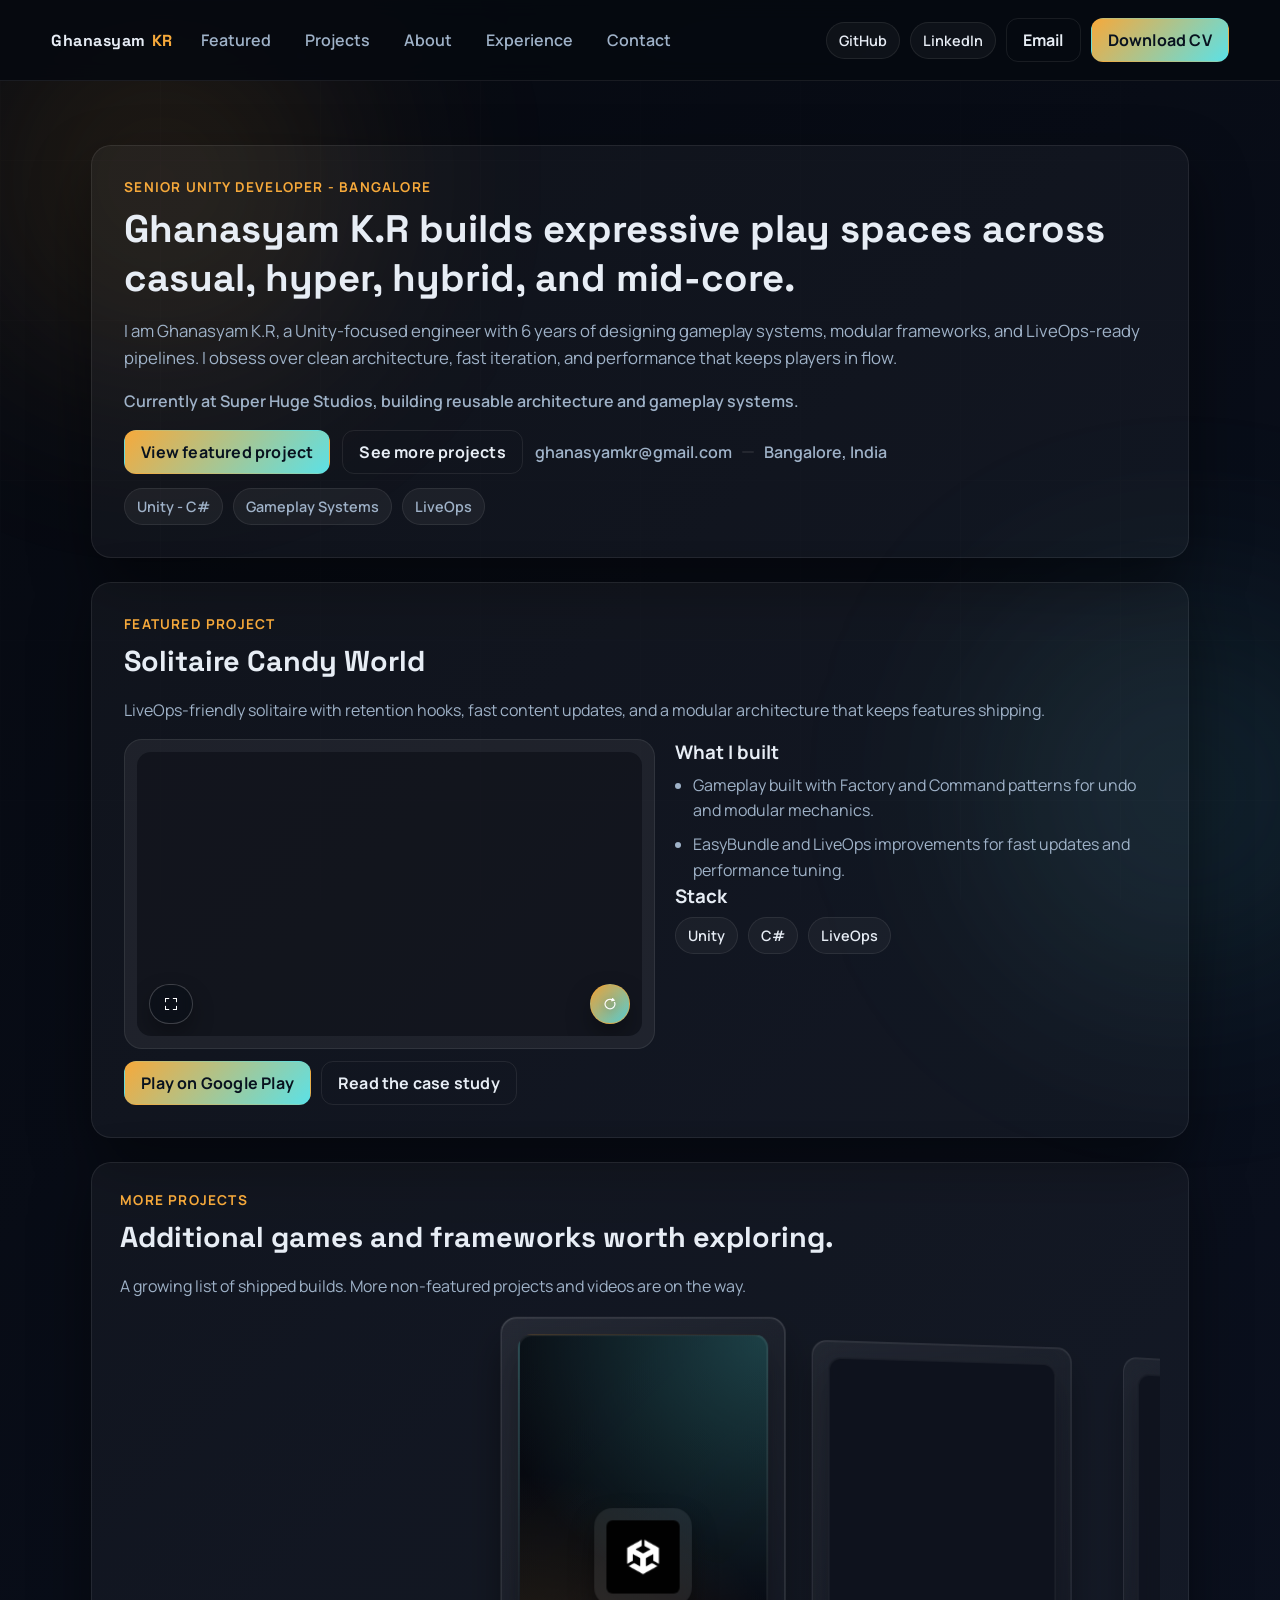
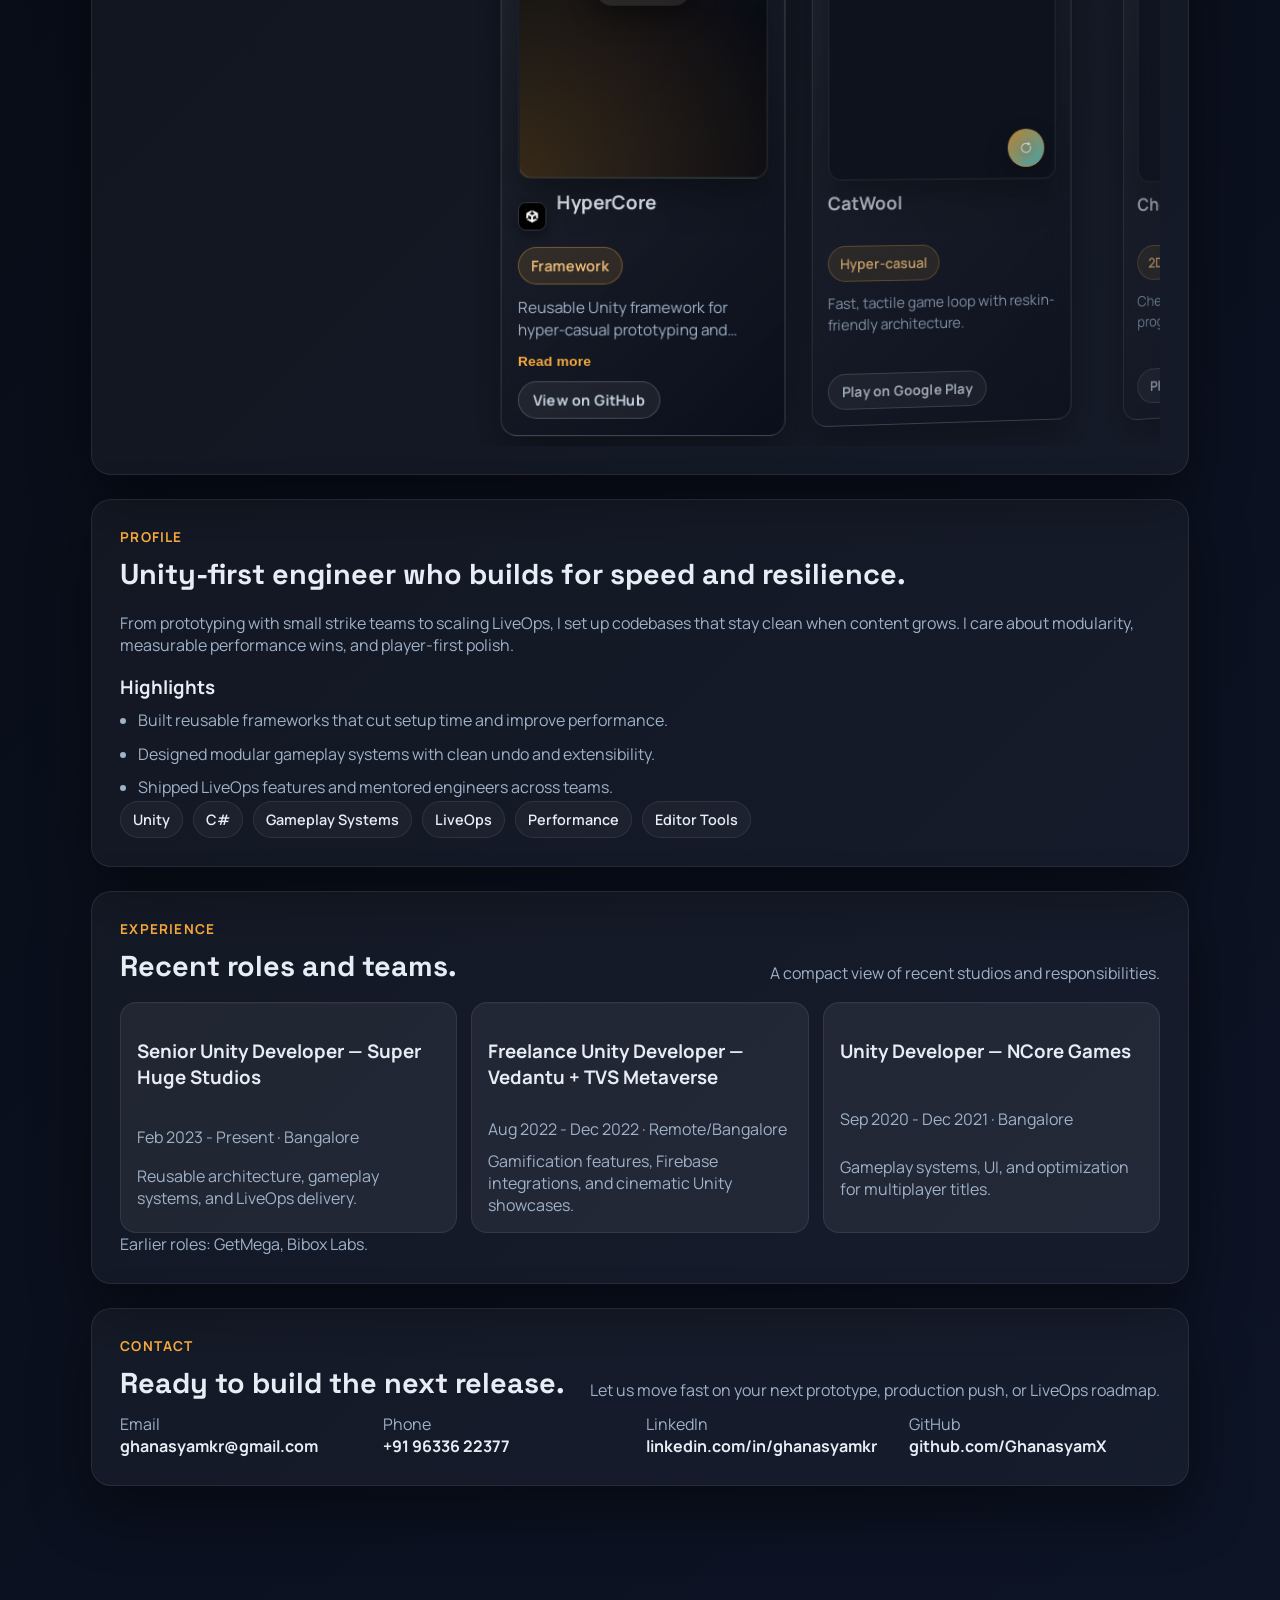
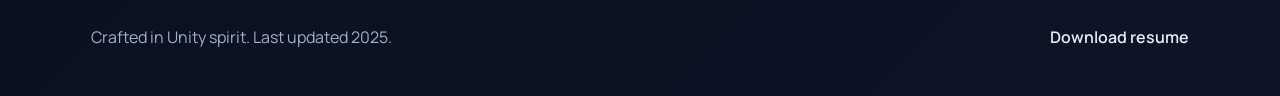
==== index.html @ c3c44702 "Add game footages and metrics" ====
<!DOCTYPE html>
<html lang="en">
<head>
  <meta charset="UTF-8" />
  <meta name="viewport" content="width=device-width, initial-scale=1.0" />
  <title>Ghanasyam K.R | Unity Developer</title>
  <link rel="preconnect" href="https://fonts.googleapis.com" />
  <link rel="preconnect" href="https://fonts.gstatic.com" crossorigin />
  <link href="https://fonts.googleapis.com/css2?family=Space+Grotesk:wght@400;500;600;700&family=Manrope:wght@400;500;600;700&display=swap" rel="stylesheet" />
  <link rel="stylesheet" href="styles.css" />
</head>
<body>
  <div class="bg">
    <div class="bg__glow glow-1"></div>
    <div class="bg__glow glow-2"></div>
    <div class="bg__grid"></div>
  </div>

  <header class="topbar">
    <div class="brand">Ghanasyam<span>KR</span></div>
    <nav class="nav">
      <a href="#featured">Featured</a>
      <a href="#projects">Projects</a>
      <a href="#about">About</a>
      <a href="#experience">Experience</a>
      <a href="#contact">Contact</a>
    </nav>
    <div class="top-actions">
      <a class="chip" href="https://github.com/GhanasyamX" target="_blank" rel="noreferrer">GitHub</a>
      <a class="chip" href="https://linkedin.com/in/ghanasyamkr" target="_blank" rel="noreferrer">LinkedIn</a>
      <a class="btn ghost" href="mailto:ghanasyamkr@gmail.com">Email</a>
      <a class="btn accent" href="Ghanasyam_UnityDev_2025v3.pdf" download>Download CV</a>
    </div>
  </header>

  <main>
    <section class="hero hero--simple reveal" id="top">
      <div class="hero__text">
        <p class="eyebrow">Senior Unity Developer - Bangalore</p>
        <h1>Ghanasyam K.R builds expressive play spaces across casual, hyper, hybrid, and mid-core.</h1>
        <p class="lede">I am Ghanasyam K.R, a Unity-focused engineer with 6 years of designing gameplay systems, modular frameworks, and LiveOps-ready pipelines. I obsess over clean architecture, fast iteration, and performance that keeps players in flow.</p>
        <p class="hero__current">Currently at Super Huge Studios, building reusable architecture and gameplay systems.</p>
        <div class="hero__cta">
          <a class="btn accent" href="#featured">View featured project</a>
          <a class="btn ghost" href="#projects">See more projects</a>
          <div class="contact-line">
            <span>ghanasyamkr@gmail.com</span>
            <span class="divider"></span>
            <span>Bangalore, India</span>
          </div>
        </div>
        <div class="hero__tags">
          <span class="tag">Unity - C#</span>
          <span class="tag">Gameplay Systems</span>
          <span class="tag">LiveOps</span>
        </div>
      </div>
    </section>

    <section class="panel reveal featured" id="featured">
      <div class="section-head">
        <div>
          <p class="eyebrow">Featured project</p>
          <h2>Solitaire Candy World</h2>
        </div>
        <p class="muted">LiveOps-friendly solitaire with retention hooks, fast content updates, and a modular architecture that keeps features shipping.</p>
      </div>
      <div class="featured__grid">
        <div class="featured__media">
          <div class="video-frame">
            <div class="video-embed">
            <video
              src="assets/SolitareGameplay.mp4"
              autoplay
              muted
              loop
              playsinline
              preload="metadata"
              aria-label="Solitaire Candy World gameplay">
            </video>
            <button class="video-fullscreen" type="button" data-fullscreen-target="video" aria-label="Enter full screen" aria-pressed="false">
              <img class="video-fullscreen__icon" src="assets/fullscreen.png" alt="" aria-hidden="true" />
              <span class="video-fullscreen__text sr-only">Full</span>
            </button>
            <button class="video-restart" type="button" data-restart-target="video" aria-label="Restart video">
              <img class="video-restart__icon" src="assets/reloadButton.png" alt="" aria-hidden="true" />
            </button>
          </div>
          </div>
          <div class="featured__actions">
            <a class="btn accent" href="https://play.google.com/store/apps/details?id=com.superhugestudios.candyworld.free.harvest&pcampaignid=web_share" target="_blank" rel="noreferrer">Play on Google Play</a>
            <a class="btn ghost" href="solitaire-candy-world.html">Read the case study</a>
          </div>
        </div>
        <div class="featured__content">
          <h3>What I built</h3>
          <ul class="bullets">
            <li>Gameplay built with Factory and Command patterns for undo and modular mechanics.</li>
            <li>EasyBundle and LiveOps improvements for fast updates and performance tuning.</li>
          </ul>
          <h3>Stack</h3>
          <div class="chips">
            <span class="chip">Unity</span>
            <span class="chip">C#</span>
            <span class="chip">LiveOps</span>
          </div>
        </div>
      </div>
    </section>

    <section class="panel reveal" id="projects">
      <div class="section-head">
        <div>
          <p class="eyebrow">More projects</p>
          <h2>Additional games and frameworks worth exploring.</h2>
        </div>
        <p class="muted">A growing list of shipped builds. More non-featured projects and videos are on the way.</p>
      </div>
      <div class="grid projects-grid">
        <article class="card project" data-initial-project="catwool">
          <div class="project-media project-media--logo">
            <img class="project-media-logo" src="assets/unityLogo.jpg" alt="Unity logo" />
          </div>
          <div class="card-header">
            <div class="card-title">
              <img class="card-icon" src="assets/unityLogo.jpg" alt="Unity logo" />
              <h3>HyperCore</h3>
            </div>
            <span class="pill">Framework</span>
          </div>
          <p class="muted">Reusable Unity framework for hyper-casual prototyping and production with DI, analytics, lifecycle helpers, and sensory managers.</p>
          <a class="btn ghost" href="https://github.com/GhanasyamX/HyperCore" target="_blank" rel="noreferrer">View on GitHub</a>
        </article>
        <article class="card project">
          <div class="project-media project-media--video">
            <video class="project-media-video" src="assets/CatwoolVideo.mp4" autoplay muted loop playsinline></video>
            <button class="video-restart" type="button" data-restart-target="video" aria-label="Restart video">
              <img class="video-restart__icon" src="assets/reloadButton.png" alt="" aria-hidden="true" />
            </button>
          </div>
          <div class="card-header">
            <h3>CatWool</h3>
            <span class="pill">Hyper-casual</span>
          </div>
          <p class="muted">Fast, tactile game loop with reskin-friendly architecture.</p>
          <a class="btn ghost" href="https://play.google.com/store/apps/details?id=com.superhuge.catwool&pcampaignid=web_share" target="_blank" rel="noreferrer">Play on Google Play</a>
        </article>
        <article class="card project">
          <div class="project-media project-media--video">
            <video class="project-media-video" src="assets/ChessBlitzFinal.mp4" autoplay muted loop playsinline></video>
            <button class="video-restart" type="button" data-restart-target="video" aria-label="Restart video">
              <img class="video-restart__icon" src="assets/reloadButton.png" alt="" aria-hidden="true" />
            </button>
          </div>
          <div class="card-header">
            <h3>ChessBlitz</h3>
            <span class="pill">2D puzzle</span>
          </div>
          <p class="muted">Chess puzzle game with progression and economy layers.</p>
          <a class="btn ghost" href="https://play.google.com/store/apps/details?id=com.superhugestudios.chessblitz.chessgame.friends.chess&pcampaignid=web_share" target="_blank" rel="noreferrer">Play on Google Play</a>
        </article>
        <article class="card project">
          <div class="project-media project-media--video">
            <video class="project-media-video" src="assets/AppleClicker.mp4" autoplay muted loop playsinline></video>
            <button class="video-restart" type="button" data-restart-target="video" aria-label="Restart video">
              <img class="video-restart__icon" src="assets/reloadButton.png" alt="" aria-hidden="true" />
            </button>
          </div>
          <div class="card-header">
            <h3>Apple Clicker</h3>
            <span class="pill">Clicker</span>
          </div>
          <p class="muted">Fast, satisfying tap loop designed for quick mobile sessions.</p>
          <a class="btn ghost" href="https://play.google.com/store/apps/details?id=com.superhuge.free.apple" target="_blank" rel="noreferrer">Play on Google Play</a>
        </article>
        <article class="card project">
          <div class="project-media project-media--video">
            <video class="project-media-video" src="assets/GemClicker.mp4" autoplay muted loop playsinline></video>
            <button class="video-restart" type="button" data-restart-target="video" aria-label="Restart video">
              <img class="video-restart__icon" src="assets/reloadButton.png" alt="" aria-hidden="true" />
            </button>
          </div>
          <div class="card-header">
            <h3>GemClicker</h3>
            <span class="pill">Clicker</span>
          </div>
          <p class="muted">Incremental clicker gameplay focused on steady rewards and upgrades.</p>
          <a class="btn ghost" href="https://play.google.com/store/apps/details?id=com.superhuge.cookie" target="_blank" rel="noreferrer">Play on Google Play</a>
        </article>
        <article class="card project">
          <div class="project-media project-media--video">
            <video class="project-media-video" src="assets/MasterChef.mp4" autoplay muted loop playsinline></video>
            <button class="video-restart" type="button" data-restart-target="video" aria-label="Restart video">
              <img class="video-restart__icon" src="assets/reloadButton.png" alt="" aria-hidden="true" />
            </button>
          </div>
          <div class="card-header">
            <h3>Master Chef Slider</h3>
            <span class="pill">Slider puzzle</span>
          </div>
          <p class="muted">Arcade slider game with clean UI and fast puzzle rounds.</p>
          <a class="btn ghost" href="https://play.google.com/store/apps/details?id=com.superhuge.superchef" target="_blank" rel="noreferrer">Play on Google Play</a>
        </article>
        <article class="card project">
          <div class="project-media project-media--video">
            <video class="project-media-video" src="assets/Match3.mp4" autoplay muted loop playsinline></video>
            <button class="video-restart" type="button" data-restart-target="video" aria-label="Restart video">
              <img class="video-restart__icon" src="assets/reloadButton.png" alt="" aria-hidden="true" />
            </button>
          </div>
          <div class="card-header">
            <h3>FruitCut</h3>
            <span class="pill">Match 3</span>
          </div>
          <p class="muted">Juicy match-3 prototype focused on cascade tuning, boosters, and level flow.</p>
          <span class="pill">Unpublished</span>
        </article>
      </div>
    </section>

    <section class="panel reveal" id="about">
      <div class="section-head">
        <div>
          <p class="eyebrow">Profile</p>
          <h2>Unity-first engineer who builds for speed and resilience.</h2>
        </div>
        <p class="muted">From prototyping with small strike teams to scaling LiveOps, I set up codebases that stay clean when content grows. I care about modularity, measurable performance wins, and player-first polish.</p>
      </div>
      <div class="columns">
        <div class="column">
          <h3>Highlights</h3>
          <ul class="bullets">
            <li>Built reusable frameworks that cut setup time and improve performance.</li>
            <li>Designed modular gameplay systems with clean undo and extensibility.</li>
            <li>Shipped LiveOps features and mentored engineers across teams.</li>
          </ul>
          <div class="chips">
            <span class="chip">Unity</span>
            <span class="chip">C#</span>
            <span class="chip">Gameplay Systems</span>
            <span class="chip">LiveOps</span>
            <span class="chip">Performance</span>
            <span class="chip">Editor Tools</span>
          </div>
        </div>
      </div>
    </section>

    <section class="panel reveal" id="experience">
      <div class="section-head">
        <div>
          <p class="eyebrow">Experience</p>
          <h2>Recent roles and teams.</h2>
        </div>
        <p class="muted">A compact view of recent studios and responsibilities.</p>
      </div>
      <div class="grid">
        <article class="card">
          <h3>Senior Unity Developer — Super Huge Studios</h3>
          <p class="muted">Feb 2023 - Present · Bangalore</p>
          <p class="muted">Reusable architecture, gameplay systems, and LiveOps delivery.</p>
        </article>
        <article class="card">
          <h3>Freelance Unity Developer — Vedantu + TVS Metaverse</h3>
          <p class="muted">Aug 2022 - Dec 2022 · Remote/Bangalore</p>
          <p class="muted">Gamification features, Firebase integrations, and cinematic Unity showcases.</p>
        </article>
        <article class="card">
          <h3>Unity Developer — NCore Games</h3>
          <p class="muted">Sep 2020 - Dec 2021 · Bangalore</p>
          <p class="muted">Gameplay systems, UI, and optimization for multiplayer titles.</p>
        </article>
      </div>
      <p class="muted">Earlier roles: GetMega, Bibox Labs.</p>
    </section>

    <section class="panel reveal" id="contact">
      <div class="section-head">
        <div>
          <p class="eyebrow">Contact</p>
          <h2>Ready to build the next release.</h2>
        </div>
        <p class="muted">Let us move fast on your next prototype, production push, or LiveOps roadmap.</p>
      </div>
      <div class="contact-panel">
        <div>
          <p class="muted">Email</p>
          <a class="contact-link" href="mailto:ghanasyamkr@gmail.com">ghanasyamkr@gmail.com</a>
        </div>
        <div>
          <p class="muted">Phone</p>
          <a class="contact-link" href="tel:+919633622377">+91 96336 22377</a>
        </div>
        <div>
          <p class="muted">LinkedIn</p>
          <a class="contact-link" href="https://linkedin.com/in/ghanasyamkr" target="_blank" rel="noreferrer">linkedin.com/in/ghanasyamkr</a>
        </div>
        <div>
          <p class="muted">GitHub</p>
          <a class="contact-link" href="https://github.com/GhanasyamX" target="_blank" rel="noreferrer">github.com/GhanasyamX</a>
        </div>
      </div>
    </section>
  </main>

  <footer class="footer">
    <p>Crafted in Unity spirit. Last updated 2025.</p>
    <a href="Ghanasyam_UnityDev_2025v3.pdf" download>Download resume</a>
  </footer>

  <script src="script.js"></script>
</body>
</html>
---- styles.css ----
:root {
  --bg: #060910;
  --bg-2: #0d1426;
  --panel: rgba(255, 255, 255, 0.04);
  --panel-strong: rgba(255, 255, 255, 0.06);
  --border: rgba(255, 255, 255, 0.08);
  --text: #e7edf5;
  --muted: #9fb2c8;
  --accent: #f6a93b;
  --accent-2: #5ce1e6;
  --radius: 16px;
  --shadow: 0 25px 60px rgba(0, 0, 0, 0.45);
  --font-display: "Space Grotesk", "Manrope", sans-serif;
  --font-body: "Manrope", "Space Grotesk", sans-serif;
}

* {
  box-sizing: border-box;
}

html {
  scroll-behavior: smooth;
}

body {
  margin: 0;
  font-family: var(--font-body);
  background: linear-gradient(135deg, var(--bg), var(--bg-2));
  color: var(--text);
  min-height: 100vh;
  overflow-x: hidden;
  -webkit-font-smoothing: antialiased;
}

.bg {
  position: fixed;
  inset: 0;
  pointer-events: none;
  z-index: 0;
}

.bg__glow {
  position: absolute;
  width: 45vw;
  height: 45vw;
  filter: blur(120px);
  opacity: 0.6;
}

.glow-1 {
  top: -12%;
  left: -10%;
  background: radial-gradient(circle, rgba(246, 169, 59, 0.4), transparent 60%);
}

.glow-2 {
  bottom: -20%;
  right: -15%;
  background: radial-gradient(circle, rgba(92, 225, 230, 0.35), transparent 60%);
}

.bg__grid {
  position: absolute;
  inset: 0;
  background-image: linear-gradient(rgba(255, 255, 255, 0.05) 1px, transparent 1px),
    linear-gradient(90deg, rgba(255, 255, 255, 0.05) 1px, transparent 1px);
  background-size: 160px 160px;
  mix-blend-mode: screen;
  opacity: 0.08;
}

main {
  position: relative;
  z-index: 1;
  padding: 32px clamp(16px, 4vw, 64px) 96px;
  max-width: 1200px;
  margin: 0 auto;
}

.topbar {
  position: sticky;
  top: 0;
  z-index: 2;
  display: flex;
  align-items: center;
  gap: 18px;
  padding: 18px clamp(16px, 4vw, 64px);
  background: rgba(6, 9, 16, 0.9);
  backdrop-filter: blur(10px);
  border-bottom: 1px solid var(--border);
}

.brand {
  font-family: var(--font-display);
  font-weight: 700;
  letter-spacing: 0.5px;
  display: flex;
  align-items: center;
  gap: 6px;
  text-decoration: none;
  color: var(--text);
}

.brand span {
  color: var(--accent);
}

.nav {
  display: flex;
  align-items: center;
  gap: 14px;
  flex: 1;
}

.nav a {
  color: var(--muted);
  text-decoration: none;
  font-weight: 600;
  padding: 8px 10px;
  border-radius: 10px;
  transition: color 0.2s ease, background 0.2s ease;
}

.nav a:hover {
  color: var(--text);
  background: rgba(255, 255, 255, 0.05);
}

.top-actions {
  display: flex;
  align-items: center;
  gap: 10px;
}

.btn {
  padding: 10px 16px;
  border-radius: 12px;
  border: 1px solid var(--border);
  background: var(--panel);
  color: var(--text);
  text-decoration: none;
  font-weight: 700;
  letter-spacing: 0.2px;
  transition: transform 0.2s ease, box-shadow 0.2s ease, background 0.2s ease;
  display: inline-flex;
  align-items: center;
  gap: 6px;
}

.btn:hover {
  transform: translateY(-2px);
  box-shadow: var(--shadow);
}

.btn.accent {
  background: linear-gradient(135deg, var(--accent), var(--accent-2));
  color: #08121f;
  border-color: transparent;
}

.btn.ghost {
  background: transparent;
  border-color: var(--border);
}

.chip,
.tag,
.pill {
  display: inline-flex;
  align-items: center;
  gap: 6px;
  padding: 8px 12px;
  border-radius: 999px;
  background: var(--panel);
  color: var(--text);
  border: 1px solid var(--border);
  text-decoration: none;
  font-weight: 600;
  font-size: 0.9rem;
}

.tag {
  background: rgba(255, 255, 255, 0.05);
  color: var(--muted);
}

.pill {
  background: rgba(246, 169, 59, 0.15);
  color: var(--accent);
  border-color: rgba(246, 169, 59, 0.4);
}

.hero {
  display: grid;
  grid-template-columns: 1.2fr 0.9fr;
  gap: 24px;
  margin-top: 32px;
  padding: 32px;
  background: var(--panel);
  border: 1px solid var(--border);
  border-radius: 20px;
  box-shadow: var(--shadow);
}

.hero--simple {
  grid-template-columns: 1fr;
}

.hero__text h1 {
  font-family: var(--font-display);
  font-size: clamp(2rem, 3vw, 3rem);
  margin: 8px 0 16px;
}

.eyebrow {
  color: var(--accent);
  text-transform: uppercase;
  letter-spacing: 1.2px;
  font-weight: 700;
  font-size: 0.85rem;
  margin: 0;
}

.lede {
  color: var(--muted);
  margin: 0 0 18px;
  font-size: 1.05rem;
  line-height: 1.6;
}

.hero__current {
  margin: 0 0 18px;
  color: var(--muted);
  font-weight: 600;
}

.hero__cta {
  display: flex;
  flex-wrap: wrap;
  gap: 12px;
  align-items: center;
  margin-bottom: 14px;
}

.contact-line {
  display: flex;
  align-items: center;
  gap: 10px;
  color: var(--muted);
  font-weight: 600;
}

.divider {
  width: 12px;
  height: 2px;
  background: var(--border);
  border-radius: 2px;
}

.hero__tags {
  display: flex;
  flex-wrap: wrap;
  gap: 10px;
}

.hero__panel {
  display: grid;
  gap: 12px;
}

.stat-grid {
  display: grid;
  gap: 10px;
  grid-template-columns: repeat(auto-fit, minmax(180px, 1fr));
}

.stat-card {
  background: var(--panel-strong);
  border: 1px solid var(--border);
  border-radius: 14px;
  padding: 14px;
}

.stat-value {
  margin: 0;
  font-size: 1.2rem;
  font-weight: 700;
}

.stat-label {
  margin: 6px 0 0;
  color: var(--muted);
  font-size: 0.95rem;
}

.panel-block {
  background: var(--panel-strong);
  border: 1px solid var(--border);
  border-radius: 14px;
  padding: 16px;
}

.panel-title {
  font-weight: 700;
  letter-spacing: 0.4px;
  margin-bottom: 6px;
}

.panel-body {
  color: var(--muted);
  line-height: 1.6;
}

.panel {
  background: var(--panel);
  border: 1px solid var(--border);
  border-radius: 20px;
  padding: 28px;
  box-shadow: var(--shadow);
  margin-top: 24px;
}

.section-head {
  display: flex;
  justify-content: space-between;
  gap: 20px;
  flex-wrap: wrap;
  align-items: flex-end;
}

.section-head h2 {
  margin: 10px 0 0;
  font-size: 1.8rem;
  font-family: var(--font-display);
}

.muted {
  color: var(--muted);
  margin: 0;
}

.columns {
  display: grid;
  grid-template-columns: repeat(auto-fit, minmax(280px, 1fr));
  gap: 16px;
  margin-top: 18px;
}

.column h3 {
  margin: 0 0 8px;
}

.bullets {
  margin: 0;
  padding: 0 0 0 18px;
  color: var(--muted);
  line-height: 1.6;
  display: grid;
  gap: 8px;
}

.timeline {
  display: grid;
  gap: 18px;
  position: relative;
}

.timeline::before {
  content: "";
  position: absolute;
  left: 10px;
  top: 0;
  bottom: 0;
  width: 2px;
  background: linear-gradient(var(--accent), transparent);
  opacity: 0.4;
}

.timeline-item {
  display: grid;
  grid-template-columns: 160px 1fr;
  gap: 12px;
  position: relative;
  padding-left: 16px;
}

.timeline-item::before {
  content: "";
  position: absolute;
  width: 10px;
  height: 10px;
  border-radius: 50%;
  background: var(--accent);
  left: 6px;
  top: 8px;
  box-shadow: 0 0 0 6px rgba(246, 169, 59, 0.15);
}

.timeline-date {
  color: var(--muted);
  font-weight: 700;
  letter-spacing: 0.3px;
}

.card {
  background: var(--panel-strong);
  border: 1px solid var(--border);
  border-radius: 16px;
  padding: 16px;
  display: grid;
  gap: 10px;
  box-shadow: inset 0 1px 0 rgba(255, 255, 255, 0.02);
}

.card-header h3 {
  margin: 0 0 4px;
}

.grid {
  display: grid;
  grid-template-columns: repeat(auto-fit, minmax(260px, 1fr));
  gap: 14px;
  margin-top: 18px;
}

.projects-grid {
  --project-card-width: clamp(220px, 24vw, 280px);
  display: flex;
  align-items: stretch;
  gap: 18px;
  overflow-x: auto;
  padding: 8px 0 16px;
  scroll-snap-type: x mandatory;
  scroll-padding-inline: calc((100% - var(--project-card-width)) / 2);
  perspective: 1400px;
  perspective-origin: 50% 50%;
  transform-style: preserve-3d;
  -webkit-overflow-scrolling: touch;
  scrollbar-width: thin;
  scrollbar-color: rgba(246, 169, 59, 0.7) rgba(255, 255, 255, 0.08);
}

.projects-grid::before,
.projects-grid::after {
  content: "";
  flex: 0 0 calc((100% - var(--project-card-width)) / 2);
  pointer-events: none;
}

.projects-grid::-webkit-scrollbar {
  height: 10px;
}

.projects-grid::-webkit-scrollbar-track {
  background: rgba(255, 255, 255, 0.08);
  border-radius: 999px;
  border: 1px solid rgba(255, 255, 255, 0.12);
}

.projects-grid::-webkit-scrollbar-thumb {
  background: linear-gradient(135deg, rgba(246, 169, 59, 0.9), rgba(92, 225, 230, 0.85));
  border-radius: 999px;
  border: 2px solid rgba(6, 9, 16, 0.8);
}

.projects-grid::-webkit-scrollbar-thumb:hover {
  background: linear-gradient(135deg, rgba(255, 190, 90, 0.95), rgba(110, 235, 240, 0.9));
}

.projects-grid .project {
  flex: 0 0 var(--project-card-width);
  scroll-snap-align: center;
  scroll-snap-stop: always;
}

.project .card-header {
  display: flex;
  flex-direction: column;
  align-items: flex-start;
  gap: 6px;
}

.card-title {
  display: inline-flex;
  align-items: center;
  gap: 10px;
}

.card-icon {
  width: 28px;
  height: 28px;
  border-radius: 8px;
  object-fit: cover;
  border: 1px solid rgba(255, 255, 255, 0.12);
  box-shadow: 0 6px 12px rgba(0, 0, 0, 0.35);
}

.project {
  background: linear-gradient(135deg, rgba(255, 255, 255, 0.08), rgba(8, 12, 24, 0.85));
  border-color: rgba(255, 255, 255, 0.16);
  box-shadow: 0 20px 40px rgba(0, 0, 0, 0.35), inset 0 1px 0 rgba(255, 255, 255, 0.08);
  backdrop-filter: blur(12px);
  display: grid;
  grid-template-rows: auto auto 1fr auto;
  gap: 12px;
  padding: 16px;
  transform: translateY(var(--card-y, 0px)) translateZ(var(--card-z, 0px)) scale(var(--card-scale, 1))
    rotateY(var(--card-rotate, 0deg));
  opacity: var(--card-opacity, 1);
  transform-style: preserve-3d;
  will-change: transform, opacity;
  transition: transform 0.2s ease, opacity 0.2s ease, box-shadow 0.2s ease;
}

.project .card-header h3 {
  color: #e6eef9;
  line-height: 1.2;
  display: -webkit-box;
  -webkit-line-clamp: 2;
  -webkit-box-orient: vertical;
  overflow: hidden;
  min-height: calc(1.2em * 2);
}

.project .muted {
  color: #9fb2c8;
  font-size: 0.95rem;
  line-height: 1.45;
  display: -webkit-box;
  -webkit-line-clamp: 2;
  -webkit-box-orient: vertical;
  overflow: hidden;
  min-height: calc(1.45em * 2);
}

.project .muted.is-expanded {
  display: block;
  -webkit-line-clamp: unset;
  overflow: visible;
  min-height: 0;
}

.project .btn.ghost {
  border-radius: 999px;
  padding: 8px 14px;
  font-size: 0.9rem;
  background: rgba(255, 255, 255, 0.06);
  border-color: rgba(255, 255, 255, 0.18);
  color: #c6d2e0;
  box-shadow: none;
  width: max-content;
  justify-self: start;
  justify-content: center;
  text-align: center;
}

.project .btn.ghost:hover {
  background: linear-gradient(135deg, rgba(246, 169, 59, 0.48), rgba(92, 225, 230, 0.35));
  border-color: rgba(246, 169, 59, 0.6);
  color: #fff2dd;
  box-shadow: 0 14px 26px rgba(246, 169, 59, 0.28);
  transform: translateY(-1px);
}

.read-more {
  border: 0;
  padding: 0;
  background: transparent;
  color: var(--accent);
  font-weight: 700;
  font-size: 0.85rem;
  letter-spacing: 0.2px;
  cursor: pointer;
  width: max-content;
}

.read-more:hover {
  color: #f8c979;
}

.read-more:focus-visible {
  outline: 2px solid var(--accent);
  outline-offset: 2px;
}

.project .pill {
  background: rgba(246, 169, 59, 0.12);
  color: #f6c27a;
  border-color: rgba(246, 169, 59, 0.35);
}

.project-media {
  position: relative;
  overflow: hidden;
  aspect-ratio: 9 / 16;
  border-radius: 14px;
  border: 1px solid var(--border);
  background-color: rgba(6, 9, 16, 0.85);
  background-image: radial-gradient(circle at top right, var(--media-accent, rgba(246, 169, 59, 0.3)), transparent 55%),
    radial-gradient(circle at bottom left, var(--media-accent-2, rgba(92, 225, 230, 0.25)), transparent 60%),
    linear-gradient(135deg, rgba(6, 9, 16, 0.92), rgba(6, 9, 16, 0.55));
  background-size: cover;
  background-position: center;
  display: grid;
  place-items: center;
  text-align: center;
  padding: 16px;
  box-shadow: inset 0 0 0 1px rgba(255, 255, 255, 0.06), 0 18px 32px rgba(0, 0, 0, 0.35);
}

.project-media > div {
  position: relative;
  z-index: 1;
}

.project-media--catwool {
  background-image: linear-gradient(135deg, rgba(6, 9, 16, 0.75), rgba(6, 9, 16, 0.35)),
    url("assets/CATWOOL.webp");
}

.project-media--video {
  padding: 0;
  background: #0b0f19;
}

.project-media-video {
  width: 100%;
  height: 100%;
  object-fit: cover;
  object-position: center 30%;
  display: block;
}

.project-media--logo {
  background-image: radial-gradient(circle at top right, rgba(92, 225, 230, 0.25), transparent 55%),
    radial-gradient(circle at bottom left, rgba(246, 169, 59, 0.2), transparent 60%),
    linear-gradient(135deg, rgba(6, 9, 16, 0.88), rgba(6, 9, 16, 0.55));
}

.project-media-logo {
  width: 96px;
  height: 96px;
  object-fit: contain;
  border-radius: 18px;
  background: rgba(255, 255, 255, 0.08);
  padding: 12px;
  box-shadow: 0 12px 24px rgba(0, 0, 0, 0.4);
}

.media-title {
  margin: 0 0 6px;
  font-weight: 700;
  letter-spacing: 0.4px;
  color: #e6eef9;
}

.media-subtitle {
  margin: 0;
  color: var(--muted);
  font-size: 0.9rem;
}

.featured {
  padding: 32px;
}

.featured__grid {
  display: grid;
  grid-template-columns: minmax(0, 1.05fr) minmax(0, 0.95fr);
  gap: 20px;
  margin-top: 18px;
}

.featured__media {
  display: grid;
  gap: 12px;
}

.video-frame {
  background: var(--panel-strong);
  border: 1px solid var(--border);
  border-radius: 18px;
  padding: 12px;
}

.video-embed {
  position: relative;
  aspect-ratio: 16 / 9;
  border-radius: 14px;
  overflow: hidden;
  background: rgba(6, 9, 16, 0.5);
}

.video-embed iframe {
  width: 100%;
  height: 100%;
  border: 0;
  display: block;
}

.video-embed video {
  width: 100%;
  height: 100%;
  display: block;
  object-fit: cover;
}

.video-restart {
  position: absolute;
  bottom: 12px;
  right: 12px;
  z-index: 2;
  width: 40px;
  height: 40px;
  border-radius: 999px;
  border: 1px solid rgba(246, 169, 59, 0.55);
  background: linear-gradient(135deg, rgba(246, 169, 59, 0.95), rgba(92, 225, 230, 0.9));
  color: #08121f;
  cursor: pointer;
  display: inline-flex;
  align-items: center;
  justify-content: center;
  transition: transform 0.2s ease, box-shadow 0.2s ease, background 0.2s ease;
  box-shadow: 0 12px 24px rgba(0, 0, 0, 0.35);
}

.video-fullscreen {
  position: absolute;
  bottom: 12px;
  left: 12px;
  z-index: 2;
  width: 44px;
  height: 40px;
  border-radius: 999px;
  border: 1px solid rgba(255, 255, 255, 0.2);
  background: rgba(10, 14, 24, 0.65);
  color: #e6eef9;
  font-size: 0.68rem;
  font-weight: 700;
  letter-spacing: 0.6px;
  cursor: pointer;
  display: inline-flex;
  align-items: center;
  justify-content: center;
  backdrop-filter: blur(6px);
  transition: transform 0.2s ease, box-shadow 0.2s ease, background 0.2s ease, color 0.2s ease;
  box-shadow: 0 10px 22px rgba(0, 0, 0, 0.3);
}

.video-fullscreen__icon {
  width: 18px;
  height: 18px;
  display: block;
}

.sr-only {
  position: absolute;
  width: 1px;
  height: 1px;
  padding: 0;
  margin: -1px;
  overflow: hidden;
  clip: rect(0, 0, 0, 0);
  white-space: nowrap;
  border: 0;
}

.video-fullscreen:hover {
  transform: translateY(-2px);
  box-shadow: 0 14px 28px rgba(0, 0, 0, 0.35);
  background: rgba(10, 14, 24, 0.8);
}

.video-fullscreen:focus-visible {
  outline: 2px solid var(--accent);
  outline-offset: 2px;
}

.video-fullscreen.is-active {
  border-color: rgba(246, 169, 59, 0.55);
  background: linear-gradient(135deg, rgba(246, 169, 59, 0.9), rgba(92, 225, 230, 0.85));
  color: #08121f;
}

.video-restart:hover {
  transform: translateY(-2px);
  box-shadow: 0 16px 32px rgba(0, 0, 0, 0.4);
  background: linear-gradient(135deg, rgba(246, 169, 59, 1), rgba(92, 225, 230, 1));
}

.video-restart:focus-visible {
  outline: 2px solid var(--accent);
  outline-offset: 2px;
}

.video-restart__icon {
  width: 18px;
  height: 18px;
  display: block;
  filter: drop-shadow(0 2px 4px rgba(0, 0, 0, 0.35));
}

.video-placeholder {
  aspect-ratio: 16 / 9;
  border-radius: 14px;
  border: 1px dashed rgba(255, 255, 255, 0.2);
  background: radial-gradient(circle at top right, rgba(246, 169, 59, 0.2), transparent 55%),
    radial-gradient(circle at bottom left, rgba(92, 225, 230, 0.2), transparent 55%),
    rgba(10, 16, 30, 0.85);
  display: grid;
  place-items: center;
  text-align: center;
  padding: 18px;
}

.video-title {
  margin: 0 0 6px;
  font-weight: 700;
  letter-spacing: 0.3px;
}

.featured__actions {
  display: flex;
  flex-wrap: wrap;
  gap: 10px;
}

.featured__meta {
  display: grid;
  grid-template-columns: repeat(auto-fit, minmax(160px, 1fr));
  gap: 12px;
  margin: 0 0 16px;
}

.meta-card {
  background: var(--panel-strong);
  border: 1px solid var(--border);
  border-radius: 14px;
  padding: 12px;
}

.meta-label {
  color: var(--muted);
  font-size: 0.75rem;
  letter-spacing: 1.1px;
  text-transform: uppercase;
  margin: 0;
}

.meta-value {
  margin: 6px 0 0;
  font-weight: 700;
}

.featured__content h3 {
  margin: 0 0 8px;
}

.chips {
  display: flex;
  flex-wrap: wrap;
  gap: 10px;
}

.skills .chips {
  margin-top: 8px;
}

.edu-grid {
  display: grid;
  grid-template-columns: repeat(auto-fit, minmax(260px, 1fr));
  gap: 12px;
  margin-top: 16px;
}

.contact-panel {
  display: grid;
  grid-template-columns: repeat(auto-fit, minmax(220px, 1fr));
  gap: 12px;
  margin-top: 12px;
}

.contact-link {
  color: var(--text);
  text-decoration: none;
  font-weight: 700;
}

.contact-link:hover {
  color: var(--accent);
}

.footer {
  position: relative;
  z-index: 1;
  max-width: 1200px;
  margin: 28px auto 32px;
  padding: 0 clamp(16px, 4vw, 64px);
  color: var(--muted);
  display: flex;
  align-items: center;
  justify-content: space-between;
  flex-wrap: wrap;
}

.footer a {
  color: var(--text);
  text-decoration: none;
  font-weight: 600;
}

.reveal {
  opacity: 0;
  transform: translateY(24px);
}

.reveal.visible {
  opacity: 1;
  transform: none;
  transition: transform 0.6s ease, opacity 0.6s ease;
}

@media (max-width: 1024px) {
  .hero {
    grid-template-columns: 1fr;
  }

  .featured__grid {
    grid-template-columns: 1fr;
  }

  .top-actions {
    flex-wrap: wrap;
    justify-content: flex-end;
  }
}

@media (max-width: 820px) {
  .topbar {
    position: sticky;
    top: 0;
    flex-wrap: wrap;
  }

  .nav {
    width: 100%;
    flex-wrap: wrap;
  }

  .timeline-item {
    grid-template-columns: 1fr;
    padding-left: 18px;
  }

  .timeline::before {
    left: 8px;
  }

  .timeline-item::before {
    left: 4px;
  }
}

@media (max-width: 560px) {
  main {
    padding: 20px 14px 72px;
  }

  .hero,
  .panel {
    padding: 22px;
  }

  .featured {
    padding: 22px;
  }

  .topbar {
    position: sticky;
    top: 0;
    padding: 12px 14px;
  }

  .top-actions {
    width: 100%;
    justify-content: flex-start;
  }
}

@media (prefers-reduced-motion: reduce) {
  * {
    scroll-behavior: auto !important;
    transition: none !important;
    animation: none !important;
  }
}
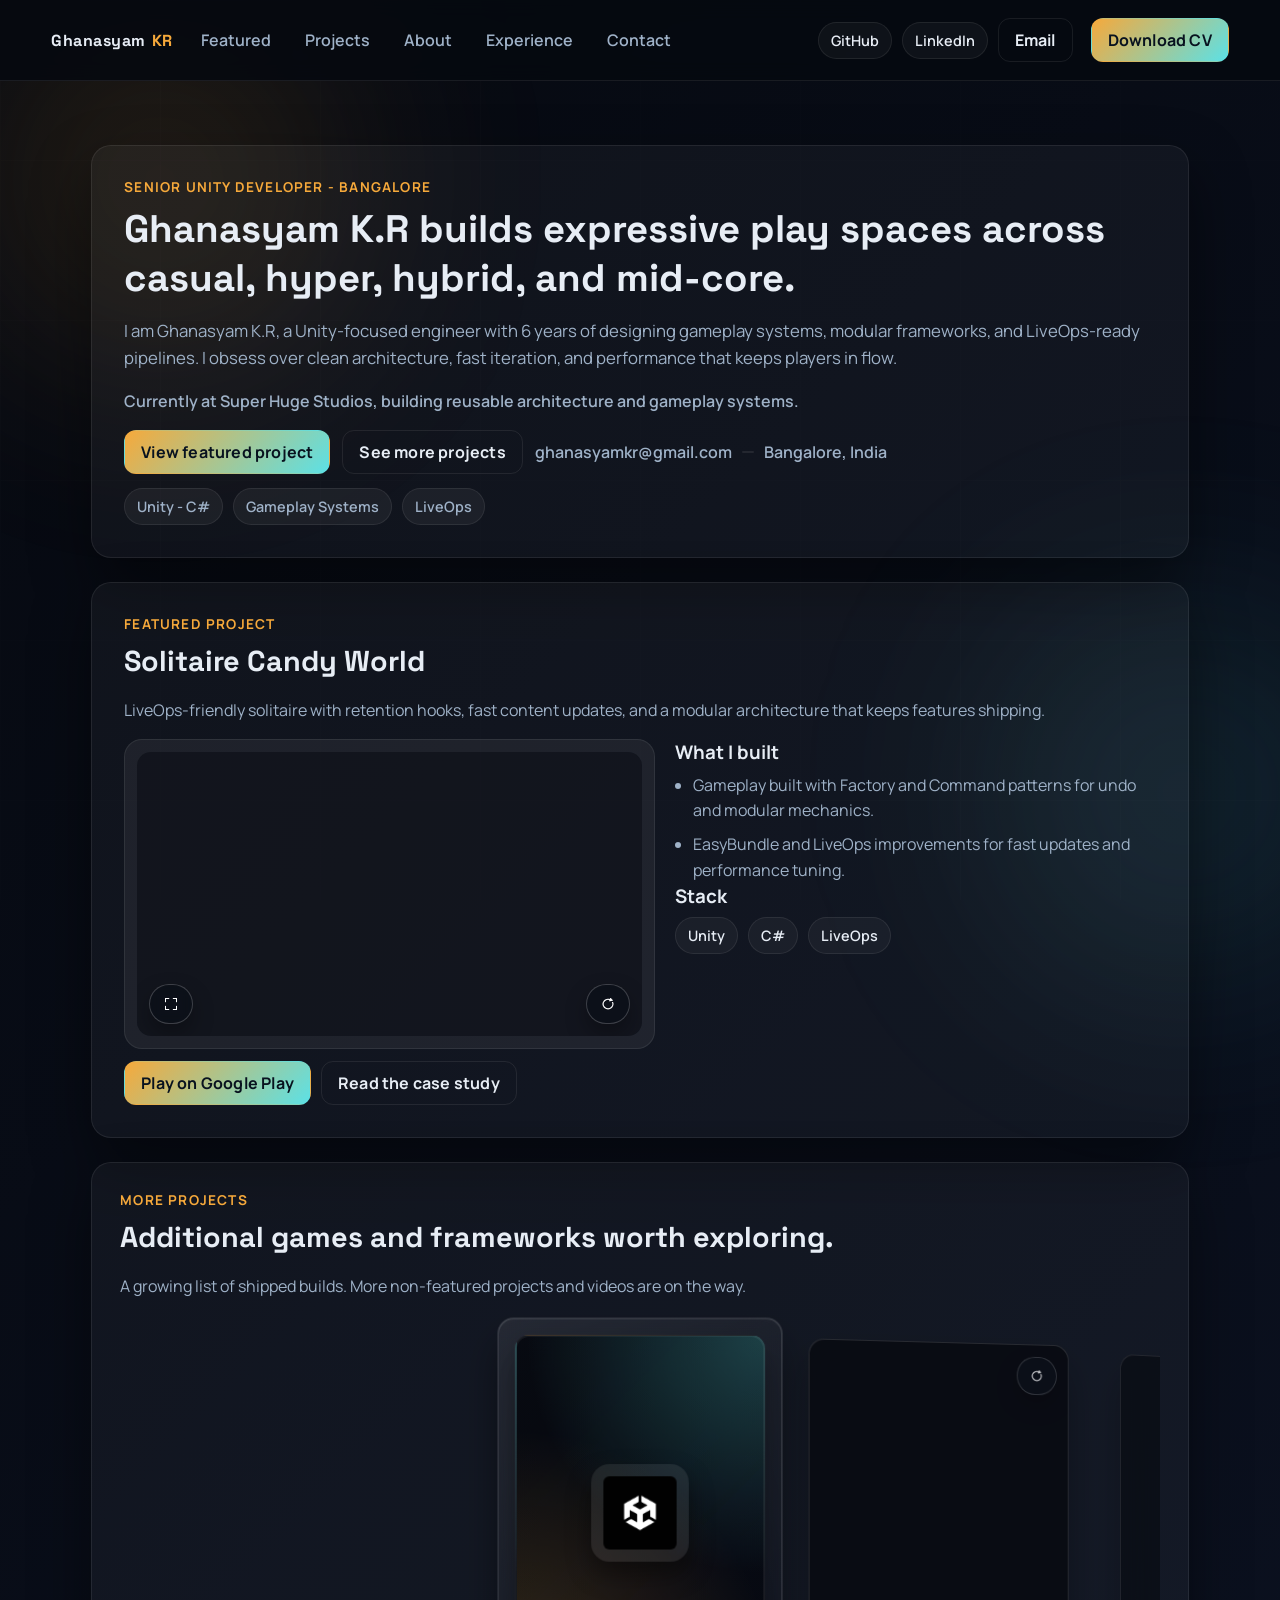
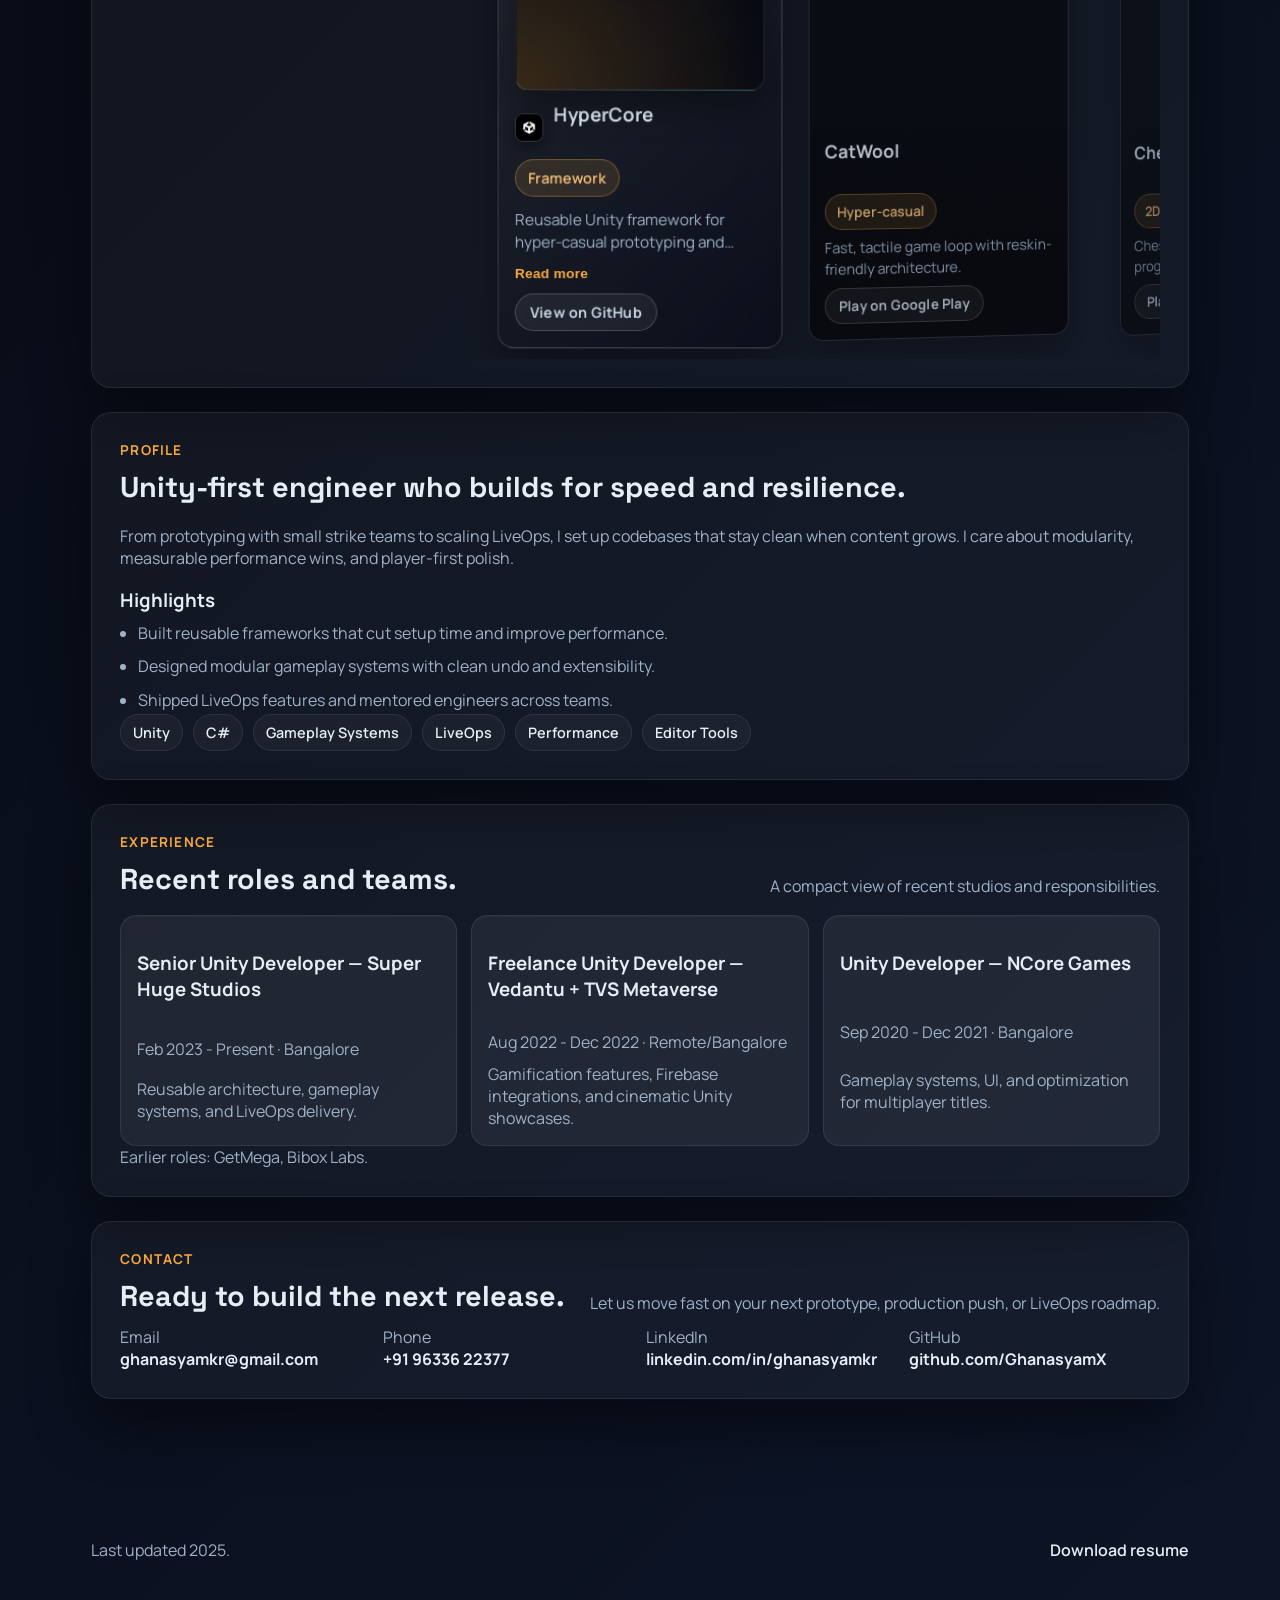
==== commit 25b4411d: "Update videos" ====
--- a/index.html
+++ b/index.html
@@ -18,19 +18,27 @@
 
   <header class="topbar">
     <div class="brand">Ghanasyam<span>KR</span></div>
-    <nav class="nav">
-      <a href="#featured">Featured</a>
-      <a href="#projects">Projects</a>
-      <a href="#about">About</a>
-      <a href="#experience">Experience</a>
-      <a href="#contact">Contact</a>
-    </nav>
-    <div class="top-actions">
-      <a class="chip" href="https://github.com/GhanasyamX" target="_blank" rel="noreferrer">GitHub</a>
-      <a class="chip" href="https://linkedin.com/in/ghanasyamkr" target="_blank" rel="noreferrer">LinkedIn</a>
-      <a class="btn ghost" href="mailto:ghanasyamkr@gmail.com">Email</a>
-      <a class="btn accent" href="Ghanasyam_UnityDev_2025v3.pdf" download>Download CV</a>
+    <div class="topbar-menu" id="topbar-menu">
+      <nav class="nav">
+        <a href="#featured">Featured</a>
+        <a href="#projects">Projects</a>
+        <a href="#about">About</a>
+        <a href="#experience">Experience</a>
+        <a href="#contact">Contact</a>
+      </nav>
+      <div class="top-actions">
+        <a class="chip" href="https://github.com/GhanasyamX" target="_blank" rel="noreferrer">GitHub</a>
+        <a class="chip" href="https://linkedin.com/in/ghanasyamkr" target="_blank" rel="noreferrer">LinkedIn</a>
+        <a class="btn ghost" href="mailto:ghanasyamkr@gmail.com">Email</a>
+      </div>
     </div>
+    <a class="btn accent topbar-cta" href="Ghanasyam_UnityDev_2025v3.pdf" download>Download CV</a>
+    <button class="menu-toggle" type="button" aria-expanded="false" aria-controls="topbar-menu">
+      <span class="menu-toggle__bar"></span>
+      <span class="menu-toggle__bar"></span>
+      <span class="menu-toggle__bar"></span>
+      <span class="sr-only">Toggle navigation</span>
+    </button>
   </header>
 
   <main>
@@ -131,89 +139,101 @@
           <p class="muted">Reusable Unity framework for hyper-casual prototyping and production with DI, analytics, lifecycle helpers, and sensory managers.</p>
           <a class="btn ghost" href="https://github.com/GhanasyamX/HyperCore" target="_blank" rel="noreferrer">View on GitHub</a>
         </article>
-        <article class="card project">
+        <article class="card project project--video">
           <div class="project-media project-media--video">
             <video class="project-media-video" src="assets/CatwoolVideo.mp4" autoplay muted loop playsinline></video>
             <button class="video-restart" type="button" data-restart-target="video" aria-label="Restart video">
               <img class="video-restart__icon" src="assets/reloadButton.png" alt="" aria-hidden="true" />
             </button>
           </div>
-          <div class="card-header">
-            <h3>CatWool</h3>
-            <span class="pill">Hyper-casual</span>
-          </div>
-          <p class="muted">Fast, tactile game loop with reskin-friendly architecture.</p>
-          <a class="btn ghost" href="https://play.google.com/store/apps/details?id=com.superhuge.catwool&pcampaignid=web_share" target="_blank" rel="noreferrer">Play on Google Play</a>
-        </article>
-        <article class="card project">
+          <div class="project-content">
+            <div class="card-header">
+              <h3>CatWool</h3>
+              <span class="pill">Hyper-casual</span>
+            </div>
+            <p class="muted">Fast, tactile game loop with reskin-friendly architecture.</p>
+            <a class="btn ghost" href="https://play.google.com/store/apps/details?id=com.superhuge.catwool&pcampaignid=web_share" target="_blank" rel="noreferrer">Play on Google Play</a>
+          </div>
+        </article>
+        <article class="card project project--video">
           <div class="project-media project-media--video">
             <video class="project-media-video" src="assets/ChessBlitzFinal.mp4" autoplay muted loop playsinline></video>
             <button class="video-restart" type="button" data-restart-target="video" aria-label="Restart video">
               <img class="video-restart__icon" src="assets/reloadButton.png" alt="" aria-hidden="true" />
             </button>
           </div>
-          <div class="card-header">
-            <h3>ChessBlitz</h3>
-            <span class="pill">2D puzzle</span>
-          </div>
-          <p class="muted">Chess puzzle game with progression and economy layers.</p>
-          <a class="btn ghost" href="https://play.google.com/store/apps/details?id=com.superhugestudios.chessblitz.chessgame.friends.chess&pcampaignid=web_share" target="_blank" rel="noreferrer">Play on Google Play</a>
-        </article>
-        <article class="card project">
+          <div class="project-content">
+            <div class="card-header">
+              <h3>ChessBlitz</h3>
+              <span class="pill">2D puzzle</span>
+            </div>
+            <p class="muted">Chess puzzle game with progression and economy layers.</p>
+            <a class="btn ghost" href="https://play.google.com/store/apps/details?id=com.superhugestudios.chessblitz.chessgame.friends.chess&pcampaignid=web_share" target="_blank" rel="noreferrer">Play on Google Play</a>
+          </div>
+        </article>
+        <article class="card project project--video">
           <div class="project-media project-media--video">
             <video class="project-media-video" src="assets/AppleClicker.mp4" autoplay muted loop playsinline></video>
             <button class="video-restart" type="button" data-restart-target="video" aria-label="Restart video">
               <img class="video-restart__icon" src="assets/reloadButton.png" alt="" aria-hidden="true" />
             </button>
           </div>
-          <div class="card-header">
-            <h3>Apple Clicker</h3>
-            <span class="pill">Clicker</span>
-          </div>
-          <p class="muted">Fast, satisfying tap loop designed for quick mobile sessions.</p>
-          <a class="btn ghost" href="https://play.google.com/store/apps/details?id=com.superhuge.free.apple" target="_blank" rel="noreferrer">Play on Google Play</a>
-        </article>
-        <article class="card project">
+          <div class="project-content">
+            <div class="card-header">
+              <h3>Apple Clicker</h3>
+              <span class="pill">Clicker</span>
+            </div>
+            <p class="muted">Fast, satisfying tap loop designed for quick mobile sessions.</p>
+            <a class="btn ghost" href="https://play.google.com/store/apps/details?id=com.superhuge.free.apple" target="_blank" rel="noreferrer">Play on Google Play</a>
+          </div>
+        </article>
+        <article class="card project project--video">
           <div class="project-media project-media--video">
             <video class="project-media-video" src="assets/GemClicker.mp4" autoplay muted loop playsinline></video>
             <button class="video-restart" type="button" data-restart-target="video" aria-label="Restart video">
               <img class="video-restart__icon" src="assets/reloadButton.png" alt="" aria-hidden="true" />
             </button>
           </div>
-          <div class="card-header">
-            <h3>GemClicker</h3>
-            <span class="pill">Clicker</span>
-          </div>
-          <p class="muted">Incremental clicker gameplay focused on steady rewards and upgrades.</p>
-          <a class="btn ghost" href="https://play.google.com/store/apps/details?id=com.superhuge.cookie" target="_blank" rel="noreferrer">Play on Google Play</a>
-        </article>
-        <article class="card project">
+          <div class="project-content">
+            <div class="card-header">
+              <h3>GemClicker</h3>
+              <span class="pill">Clicker</span>
+            </div>
+            <p class="muted">Incremental clicker gameplay focused on steady rewards and upgrades.</p>
+            <a class="btn ghost" href="https://play.google.com/store/apps/details?id=com.superhuge.cookie" target="_blank" rel="noreferrer">Play on Google Play</a>
+          </div>
+        </article>
+        <article class="card project project--video">
           <div class="project-media project-media--video">
             <video class="project-media-video" src="assets/MasterChef.mp4" autoplay muted loop playsinline></video>
             <button class="video-restart" type="button" data-restart-target="video" aria-label="Restart video">
               <img class="video-restart__icon" src="assets/reloadButton.png" alt="" aria-hidden="true" />
             </button>
           </div>
-          <div class="card-header">
-            <h3>Master Chef Slider</h3>
-            <span class="pill">Slider puzzle</span>
-          </div>
-          <p class="muted">Arcade slider game with clean UI and fast puzzle rounds.</p>
-          <a class="btn ghost" href="https://play.google.com/store/apps/details?id=com.superhuge.superchef" target="_blank" rel="noreferrer">Play on Google Play</a>
-        </article>
-        <article class="card project">
+          <div class="project-content">
+            <div class="card-header">
+              <h3>Master Chef Slider</h3>
+              <span class="pill">Slider puzzle</span>
+            </div>
+            <p class="muted">Arcade slider game with clean UI and fast puzzle rounds.</p>
+            <a class="btn ghost" href="https://play.google.com/store/apps/details?id=com.superhuge.superchef" target="_blank" rel="noreferrer">Play on Google Play</a>
+          </div>
+        </article>
+        <article class="card project project--video">
           <div class="project-media project-media--video">
             <video class="project-media-video" src="assets/Match3.mp4" autoplay muted loop playsinline></video>
             <button class="video-restart" type="button" data-restart-target="video" aria-label="Restart video">
               <img class="video-restart__icon" src="assets/reloadButton.png" alt="" aria-hidden="true" />
             </button>
           </div>
-          <div class="card-header">
-            <h3>FruitCut</h3>
-            <span class="pill">Match 3</span>
-          </div>
-          <p class="muted">Juicy match-3 prototype focused on cascade tuning, boosters, and level flow.</p>
-          <span class="pill">Unpublished</span>
+          <div class="project-content">
+            <div class="card-header">
+              <h3>FruitCut</h3>
+              <span class="pill">Match 3</span>
+            </div>
+            <p class="muted">Juicy match-3 prototype focused on cascade tuning, boosters, and level flow.</p>
+            <span class="pill">Unpublished</span>
+          </div>
         </article>
       </div>
     </section>
@@ -304,7 +324,7 @@
   </main>
 
   <footer class="footer">
-    <p>Crafted in Unity spirit. Last updated 2025.</p>
+    <p>Last updated 2025.</p>
     <a href="Ghanasyam_UnityDev_2025v3.pdf" download>Download resume</a>
   </footer>
 
--- a/styles.css
+++ b/styles.css
@@ -90,6 +90,13 @@
   border-bottom: 1px solid var(--border);
 }
 
+.topbar-menu {
+  display: flex;
+  align-items: center;
+  gap: 18px;
+  flex: 1;
+}
+
 .brand {
   font-family: var(--font-display);
   font-weight: 700;
@@ -130,6 +137,52 @@
   display: flex;
   align-items: center;
   gap: 10px;
+}
+
+.topbar-cta {
+  white-space: nowrap;
+}
+
+.menu-toggle {
+  display: none;
+  align-items: center;
+  justify-content: center;
+  flex-direction: column;
+  gap: 4px;
+  width: 42px;
+  height: 40px;
+  border-radius: 12px;
+  border: 1px solid var(--border);
+  background: var(--panel);
+  color: var(--text);
+  cursor: pointer;
+  transition: transform 0.2s ease, box-shadow 0.2s ease, background 0.2s ease;
+}
+
+.menu-toggle__bar {
+  display: block;
+  width: 18px;
+  height: 2px;
+  border-radius: 999px;
+  background: var(--text);
+  transition: transform 0.2s ease, opacity 0.2s ease;
+}
+
+.menu-toggle:focus-visible {
+  outline: 2px solid var(--accent);
+  outline-offset: 2px;
+}
+
+.topbar.is-open .menu-toggle__bar:nth-child(1) {
+  transform: translateY(6px) rotate(45deg);
+}
+
+.topbar.is-open .menu-toggle__bar:nth-child(2) {
+  opacity: 0;
+}
+
+.topbar.is-open .menu-toggle__bar:nth-child(3) {
+  transform: translateY(-6px) rotate(-45deg);
 }
 
 .btn {
@@ -512,6 +565,18 @@
   transition: transform 0.2s ease, opacity 0.2s ease, box-shadow 0.2s ease;
 }
 
+.project--video {
+  padding: 0;
+  display: flex;
+  flex-direction: column;
+  justify-content: flex-end;
+  aspect-ratio: 9 / 12.8;
+  position: relative;
+  overflow: hidden;
+  background: #05070d;
+  gap: 0;
+}
+
 .project .card-header h3 {
   color: #e6eef9;
   line-height: 1.2;
@@ -592,7 +657,7 @@
 .project-media {
   position: relative;
   overflow: hidden;
-  aspect-ratio: 9 / 16;
+  aspect-ratio: 9 / 12.8;
   border-radius: 14px;
   border: 1px solid var(--border);
   background-color: rgba(6, 9, 16, 0.85);
@@ -608,6 +673,20 @@
   box-shadow: inset 0 0 0 1px rgba(255, 255, 255, 0.06), 0 18px 32px rgba(0, 0, 0, 0.35);
 }
 
+.project--video .project-media {
+  position: absolute;
+  inset: 0;
+  width: 100%;
+  height: 100%;
+  border-radius: 16px;
+  border: 0;
+  padding: 0;
+  background: #05070d;
+  background-image: none;
+  box-shadow: none;
+  display: block;
+}
+
 .project-media > div {
   position: relative;
   z-index: 1;
@@ -629,6 +708,26 @@
   object-fit: cover;
   object-position: center 30%;
   display: block;
+}
+
+.project--video .project-media-video {
+  object-position: center;
+}
+
+.project-content {
+  position: relative;
+  z-index: 2;
+  display: grid;
+  gap: 8px;
+  padding: 18px 16px 16px;
+  margin-top: auto;
+  min-height: 34%;
+  background: linear-gradient(180deg, rgba(4, 5, 8, 0.2) 0%, rgba(4, 5, 8, 0.75) 45%, rgba(4, 5, 8, 0.96) 100%);
+}
+
+.project--video .video-restart {
+  top: 12px;
+  bottom: auto;
 }
 
 .project-media--logo {
@@ -710,18 +809,22 @@
   bottom: 12px;
   right: 12px;
   z-index: 2;
-  width: 40px;
+  width: 44px;
   height: 40px;
   border-radius: 999px;
-  border: 1px solid rgba(246, 169, 59, 0.55);
-  background: linear-gradient(135deg, rgba(246, 169, 59, 0.95), rgba(92, 225, 230, 0.9));
-  color: #08121f;
+  border: 1px solid rgba(255, 255, 255, 0.2);
+  background: rgba(10, 14, 24, 0.65);
+  color: #e6eef9;
+  font-size: 0.68rem;
+  font-weight: 700;
+  letter-spacing: 0.6px;
   cursor: pointer;
   display: inline-flex;
   align-items: center;
   justify-content: center;
-  transition: transform 0.2s ease, box-shadow 0.2s ease, background 0.2s ease;
-  box-shadow: 0 12px 24px rgba(0, 0, 0, 0.35);
+  backdrop-filter: blur(6px);
+  transition: transform 0.2s ease, box-shadow 0.2s ease, background 0.2s ease, color 0.2s ease;
+  box-shadow: 0 10px 22px rgba(0, 0, 0, 0.3);
 }
 
 .video-fullscreen {
@@ -784,8 +887,8 @@
 
 .video-restart:hover {
   transform: translateY(-2px);
-  box-shadow: 0 16px 32px rgba(0, 0, 0, 0.4);
-  background: linear-gradient(135deg, rgba(246, 169, 59, 1), rgba(92, 225, 230, 1));
+  box-shadow: 0 14px 28px rgba(0, 0, 0, 0.35);
+  background: rgba(10, 14, 24, 0.8);
 }
 
 .video-restart:focus-visible {
@@ -797,7 +900,7 @@
   width: 18px;
   height: 18px;
   display: block;
-  filter: drop-shadow(0 2px 4px rgba(0, 0, 0, 0.35));
+  filter: none;
 }
 
 .video-placeholder {
@@ -942,8 +1045,36 @@
     flex-wrap: wrap;
   }
 
+  .topbar-menu {
+    display: none;
+    width: 100%;
+    flex-direction: column;
+    align-items: flex-start;
+    gap: 12px;
+    padding-top: 12px;
+  }
+
+  .topbar.is-open .topbar-menu {
+    display: flex;
+  }
+
+  .menu-toggle {
+    display: inline-flex;
+    margin-left: 8px;
+  }
+
+  .topbar-cta {
+    margin-left: auto;
+  }
+
   .nav {
     width: 100%;
+    flex-wrap: wrap;
+  }
+
+  .top-actions {
+    width: 100%;
+    justify-content: flex-start;
     flex-wrap: wrap;
   }
 
@@ -981,9 +1112,9 @@
     padding: 12px 14px;
   }
 
-  .top-actions {
-    width: 100%;
-    justify-content: flex-start;
+  .menu-toggle {
+    width: 40px;
+    height: 36px;
   }
 }
 
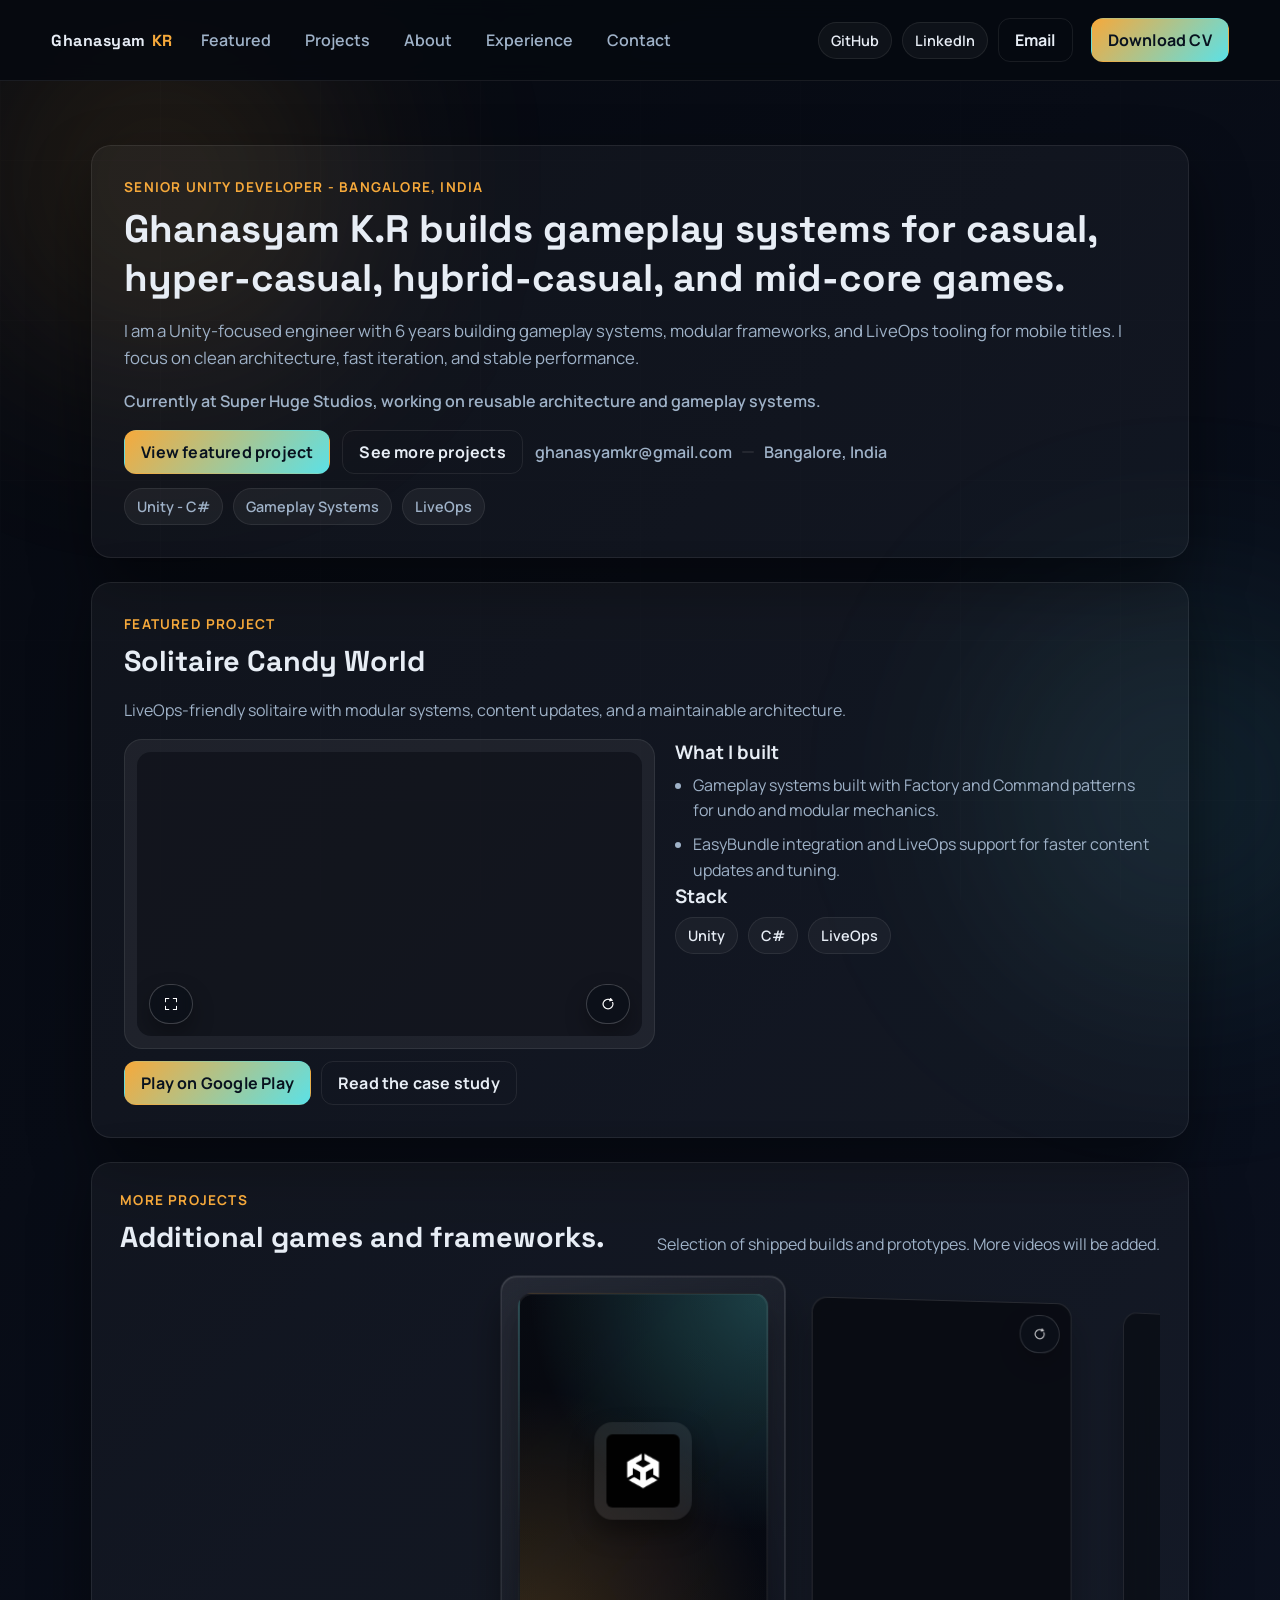
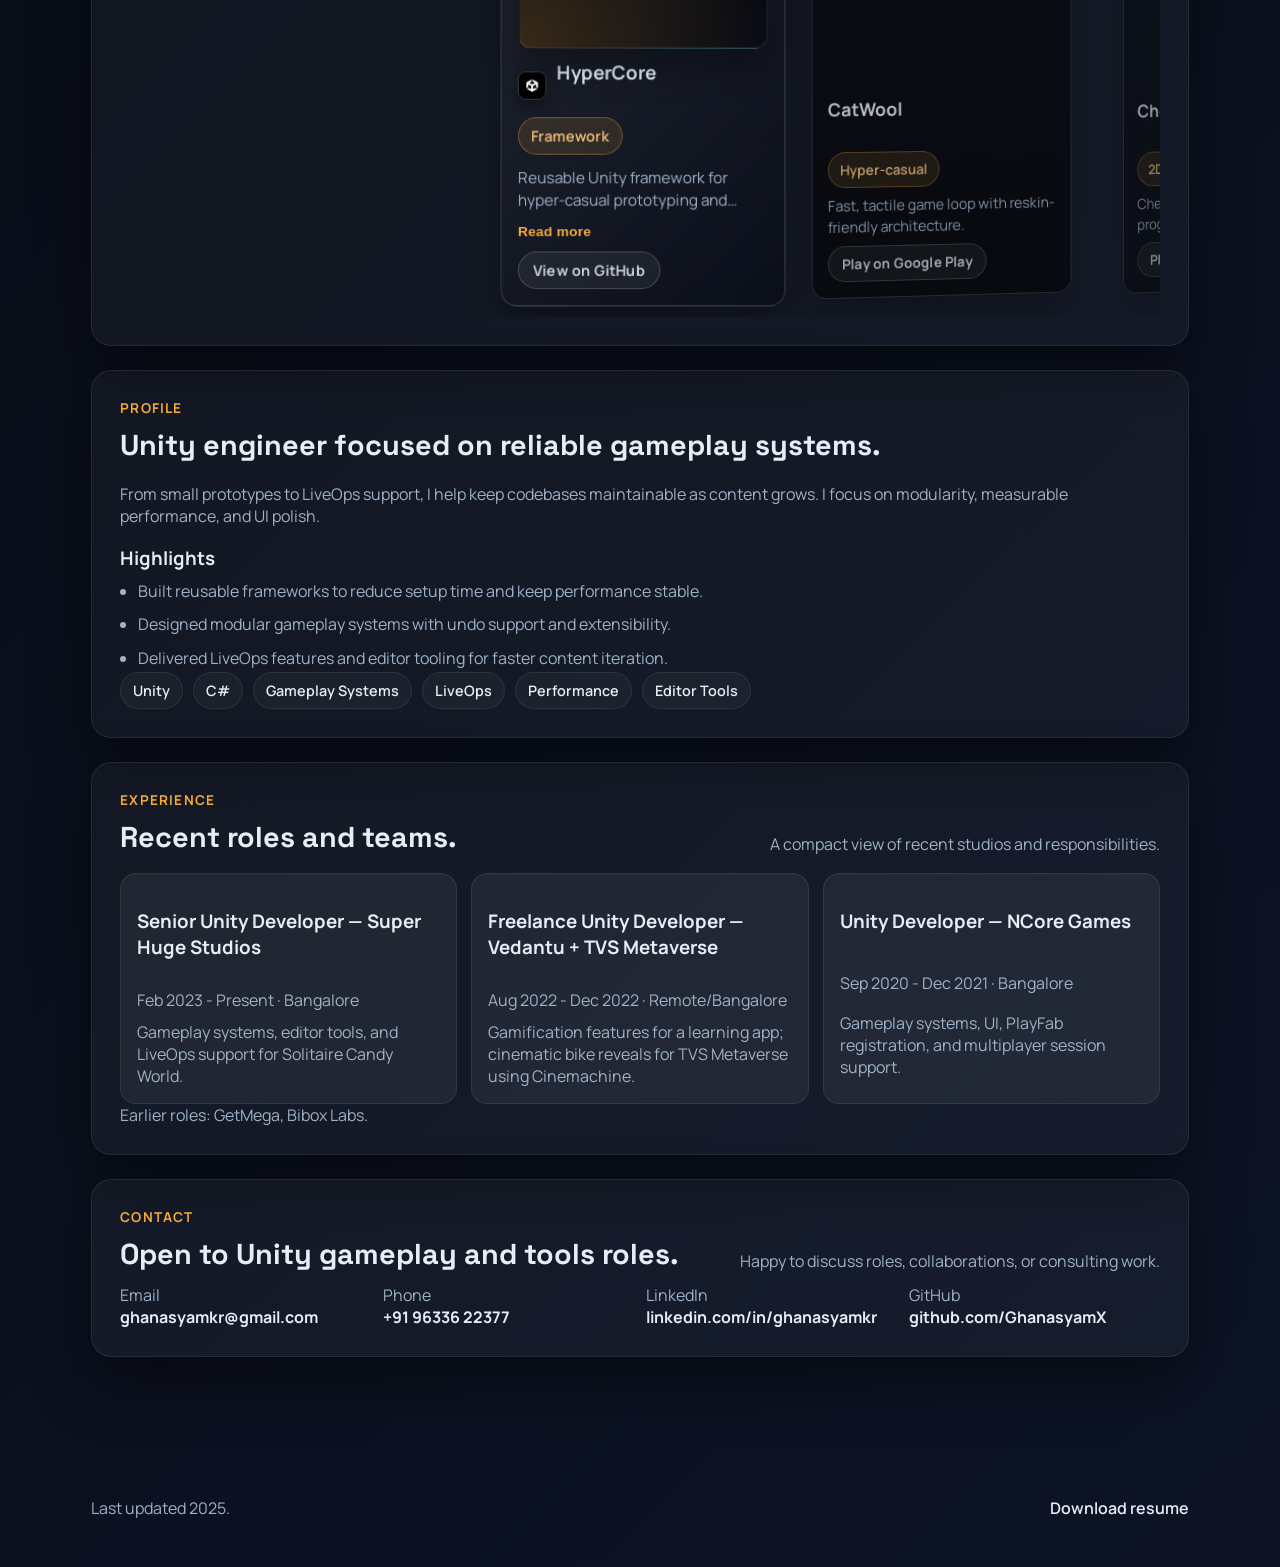
==== commit dd0ce020: "Update solitaire content with less bs" ====
--- a/index.html
+++ b/index.html
@@ -32,7 +32,7 @@
         <a class="btn ghost" href="mailto:ghanasyamkr@gmail.com">Email</a>
       </div>
     </div>
-    <a class="btn accent topbar-cta" href="Ghanasyam_UnityDev_2025v3.pdf" download>Download CV</a>
+    <a class="btn accent topbar-cta" href="assets/Resume_Ghanasyam_UnityDeveloper.pdf" download>Download CV</a>
     <button class="menu-toggle" type="button" aria-expanded="false" aria-controls="topbar-menu">
       <span class="menu-toggle__bar"></span>
       <span class="menu-toggle__bar"></span>
@@ -44,10 +44,10 @@
   <main>
     <section class="hero hero--simple reveal" id="top">
       <div class="hero__text">
-        <p class="eyebrow">Senior Unity Developer - Bangalore</p>
-        <h1>Ghanasyam K.R builds expressive play spaces across casual, hyper, hybrid, and mid-core.</h1>
-        <p class="lede">I am Ghanasyam K.R, a Unity-focused engineer with 6 years of designing gameplay systems, modular frameworks, and LiveOps-ready pipelines. I obsess over clean architecture, fast iteration, and performance that keeps players in flow.</p>
-        <p class="hero__current">Currently at Super Huge Studios, building reusable architecture and gameplay systems.</p>
+        <p class="eyebrow">Senior Unity Developer - Bangalore, India</p>
+        <h1>Ghanasyam K.R builds gameplay systems for casual, hyper-casual, hybrid-casual, and mid-core games.</h1>
+        <p class="lede">I am a Unity-focused engineer with 6 years building gameplay systems, modular frameworks, and LiveOps tooling for mobile titles. I focus on clean architecture, fast iteration, and stable performance.</p>
+        <p class="hero__current">Currently at Super Huge Studios, working on reusable architecture and gameplay systems.</p>
         <div class="hero__cta">
           <a class="btn accent" href="#featured">View featured project</a>
           <a class="btn ghost" href="#projects">See more projects</a>
@@ -71,7 +71,7 @@
           <p class="eyebrow">Featured project</p>
           <h2>Solitaire Candy World</h2>
         </div>
-        <p class="muted">LiveOps-friendly solitaire with retention hooks, fast content updates, and a modular architecture that keeps features shipping.</p>
+        <p class="muted">LiveOps-friendly solitaire with modular systems, content updates, and a maintainable architecture.</p>
       </div>
       <div class="featured__grid">
         <div class="featured__media">
@@ -103,8 +103,8 @@
         <div class="featured__content">
           <h3>What I built</h3>
           <ul class="bullets">
-            <li>Gameplay built with Factory and Command patterns for undo and modular mechanics.</li>
-            <li>EasyBundle and LiveOps improvements for fast updates and performance tuning.</li>
+            <li>Gameplay systems built with Factory and Command patterns for undo and modular mechanics.</li>
+            <li>EasyBundle integration and LiveOps support for faster content updates and tuning.</li>
           </ul>
           <h3>Stack</h3>
           <div class="chips">
@@ -120,9 +120,9 @@
       <div class="section-head">
         <div>
           <p class="eyebrow">More projects</p>
-          <h2>Additional games and frameworks worth exploring.</h2>
-        </div>
-        <p class="muted">A growing list of shipped builds. More non-featured projects and videos are on the way.</p>
+          <h2>Additional games and frameworks.</h2>
+        </div>
+        <p class="muted">Selection of shipped builds and prototypes. More videos will be added.</p>
       </div>
       <div class="grid projects-grid">
         <article class="card project" data-initial-project="catwool">
@@ -242,17 +242,17 @@
       <div class="section-head">
         <div>
           <p class="eyebrow">Profile</p>
-          <h2>Unity-first engineer who builds for speed and resilience.</h2>
-        </div>
-        <p class="muted">From prototyping with small strike teams to scaling LiveOps, I set up codebases that stay clean when content grows. I care about modularity, measurable performance wins, and player-first polish.</p>
+          <h2>Unity engineer focused on reliable gameplay systems.</h2>
+        </div>
+        <p class="muted">From small prototypes to LiveOps support, I help keep codebases maintainable as content grows. I focus on modularity, measurable performance, and UI polish.</p>
       </div>
       <div class="columns">
         <div class="column">
           <h3>Highlights</h3>
           <ul class="bullets">
-            <li>Built reusable frameworks that cut setup time and improve performance.</li>
-            <li>Designed modular gameplay systems with clean undo and extensibility.</li>
-            <li>Shipped LiveOps features and mentored engineers across teams.</li>
+            <li>Built reusable frameworks to reduce setup time and keep performance stable.</li>
+            <li>Designed modular gameplay systems with undo support and extensibility.</li>
+            <li>Delivered LiveOps features and editor tooling for faster content iteration.</li>
           </ul>
           <div class="chips">
             <span class="chip">Unity</span>
@@ -278,17 +278,17 @@
         <article class="card">
           <h3>Senior Unity Developer — Super Huge Studios</h3>
           <p class="muted">Feb 2023 - Present · Bangalore</p>
-          <p class="muted">Reusable architecture, gameplay systems, and LiveOps delivery.</p>
+          <p class="muted">Gameplay systems, editor tools, and LiveOps support for Solitaire Candy World.</p>
         </article>
         <article class="card">
           <h3>Freelance Unity Developer — Vedantu + TVS Metaverse</h3>
           <p class="muted">Aug 2022 - Dec 2022 · Remote/Bangalore</p>
-          <p class="muted">Gamification features, Firebase integrations, and cinematic Unity showcases.</p>
+          <p class="muted">Gamification features for a learning app; cinematic bike reveals for TVS Metaverse using Cinemachine.</p>
         </article>
         <article class="card">
           <h3>Unity Developer — NCore Games</h3>
           <p class="muted">Sep 2020 - Dec 2021 · Bangalore</p>
-          <p class="muted">Gameplay systems, UI, and optimization for multiplayer titles.</p>
+          <p class="muted">Gameplay systems, UI, PlayFab registration, and multiplayer session support.</p>
         </article>
       </div>
       <p class="muted">Earlier roles: GetMega, Bibox Labs.</p>
@@ -298,9 +298,9 @@
       <div class="section-head">
         <div>
           <p class="eyebrow">Contact</p>
-          <h2>Ready to build the next release.</h2>
-        </div>
-        <p class="muted">Let us move fast on your next prototype, production push, or LiveOps roadmap.</p>
+          <h2>Open to Unity gameplay and tools roles.</h2>
+        </div>
+        <p class="muted">Happy to discuss roles, collaborations, or consulting work.</p>
       </div>
       <div class="contact-panel">
         <div>
@@ -325,7 +325,7 @@
 
   <footer class="footer">
     <p>Last updated 2025.</p>
-    <a href="Ghanasyam_UnityDev_2025v3.pdf" download>Download resume</a>
+    <a href="assets/Resume_Ghanasyam_UnityDeveloper.pdf" download>Download resume</a>
   </footer>
 
   <script src="script.js"></script>
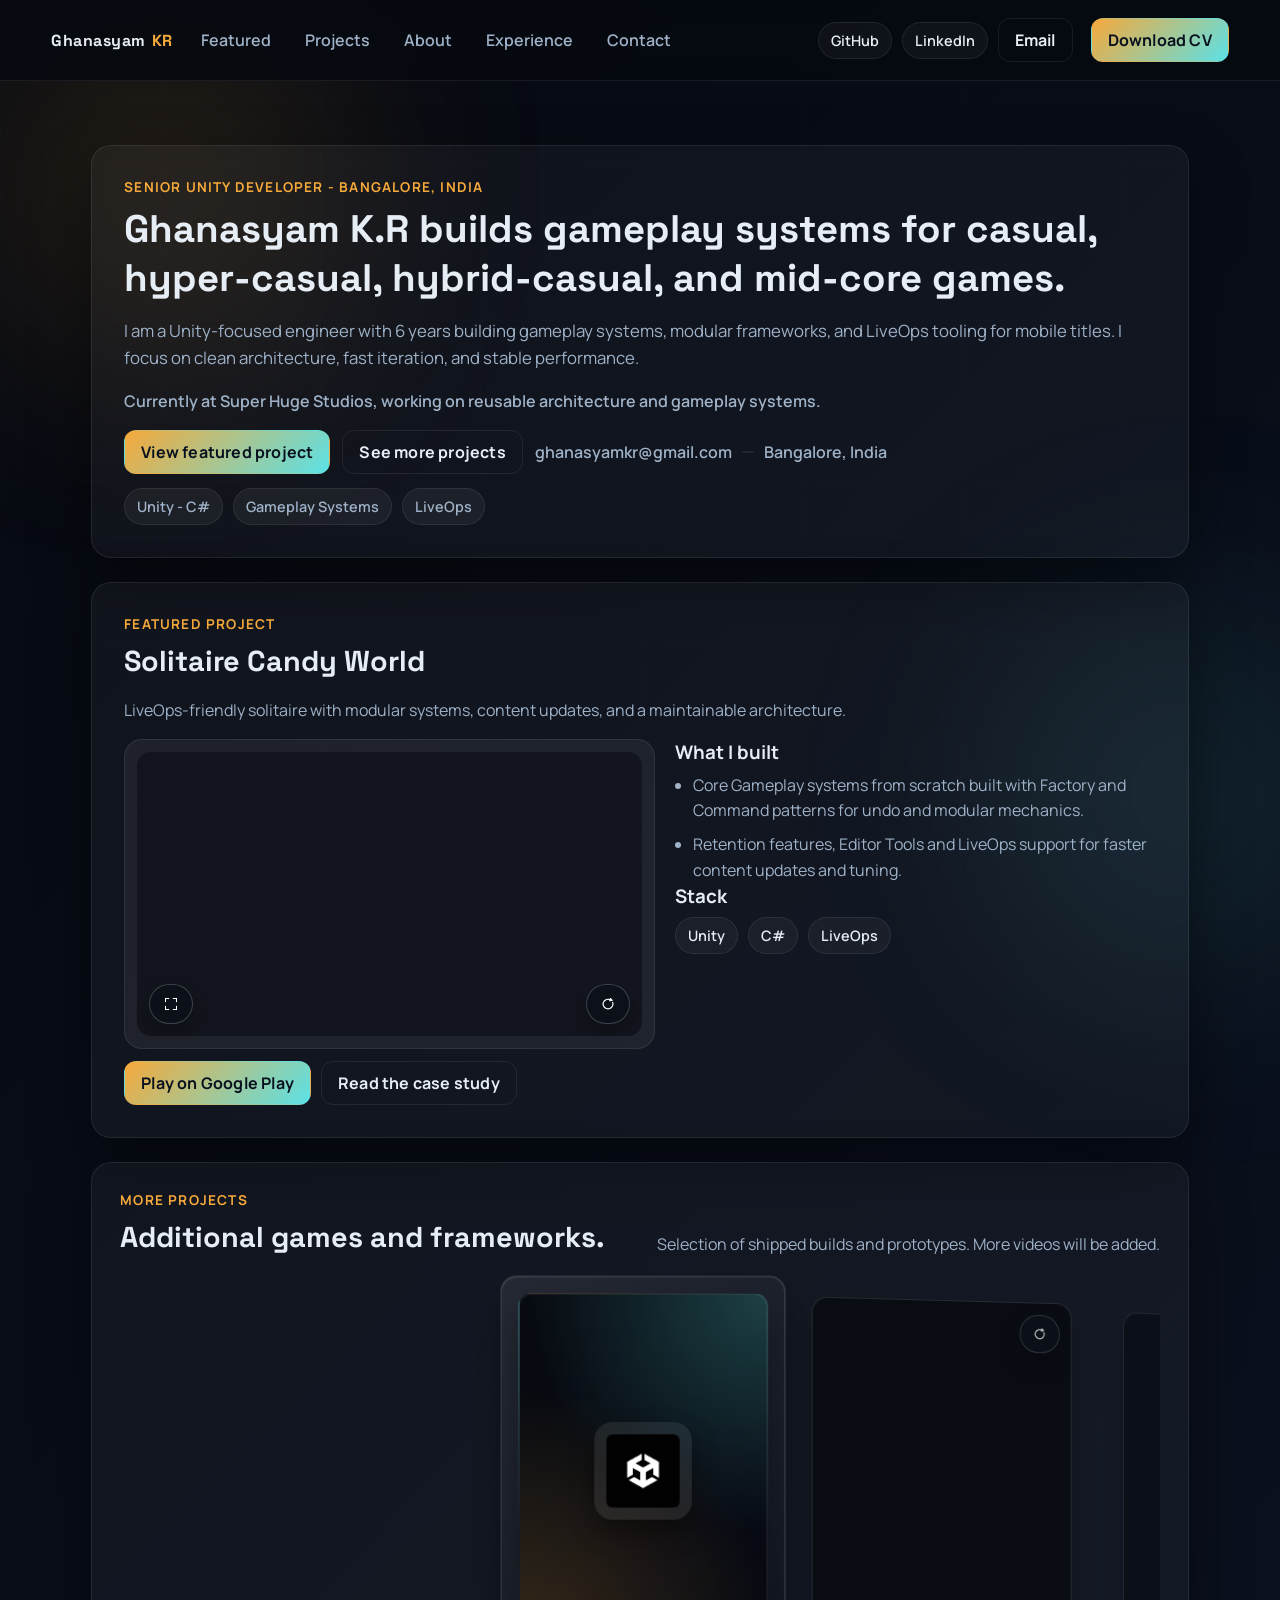
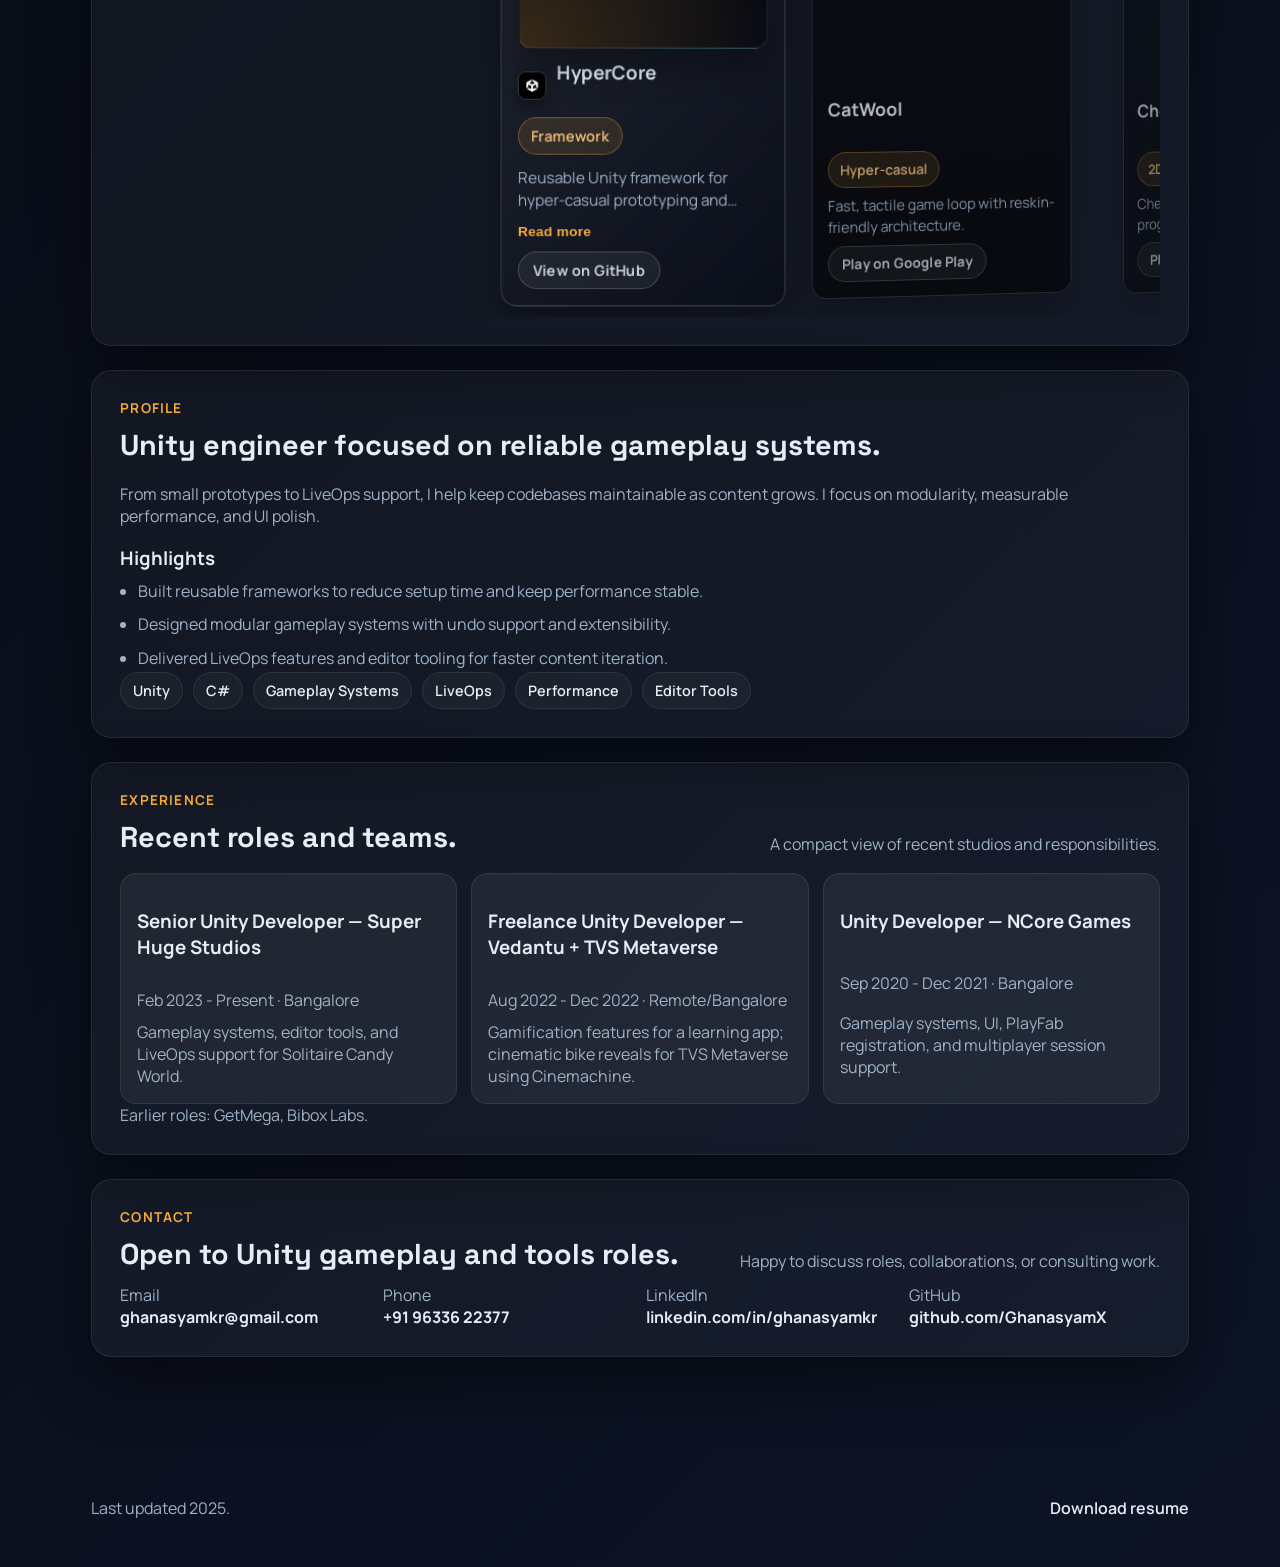
==== commit 7a55846e: "update some texts in solitaire case study" ====
--- a/index.html
+++ b/index.html
@@ -32,7 +32,7 @@
         <a class="btn ghost" href="mailto:ghanasyamkr@gmail.com">Email</a>
       </div>
     </div>
-    <a class="btn accent topbar-cta" href="assets/Resume_Ghanasyam_UnityDeveloper.pdf" download>Download CV</a>
+    <a class="btn accent topbar-cta" href="assets/GameDeveloper_Ghanasyam.pdf" download>Download CV</a>
     <button class="menu-toggle" type="button" aria-expanded="false" aria-controls="topbar-menu">
       <span class="menu-toggle__bar"></span>
       <span class="menu-toggle__bar"></span>
@@ -103,8 +103,8 @@
         <div class="featured__content">
           <h3>What I built</h3>
           <ul class="bullets">
-            <li>Gameplay systems built with Factory and Command patterns for undo and modular mechanics.</li>
-            <li>EasyBundle integration and LiveOps support for faster content updates and tuning.</li>
+            <li>Core Gameplay systems from scratch built with Factory and Command patterns for undo and modular mechanics.</li>
+            <li>Retention features, Editor Tools and LiveOps support for faster content updates and tuning.</li>
           </ul>
           <h3>Stack</h3>
           <div class="chips">
@@ -325,7 +325,7 @@
 
   <footer class="footer">
     <p>Last updated 2025.</p>
-    <a href="assets/Resume_Ghanasyam_UnityDeveloper.pdf" download>Download resume</a>
+    <a href="assets/GameDeveloper_Ghanasyam.pdf" download>Download resume</a>
   </footer>
 
   <script src="script.js"></script>
--- a/styles.css
+++ b/styles.css
@@ -310,6 +310,20 @@
   border-radius: 2px;
 }
 
+.platform-icons {
+  display: inline-flex;
+  align-items: center;
+  gap: 6px;
+}
+
+.platform-icon {
+  width: 18px;
+  height: 18px;
+  fill: currentColor;
+  display: block;
+  opacity: 0.9;
+}
+
 .hero__tags {
   display: flex;
   flex-wrap: wrap;
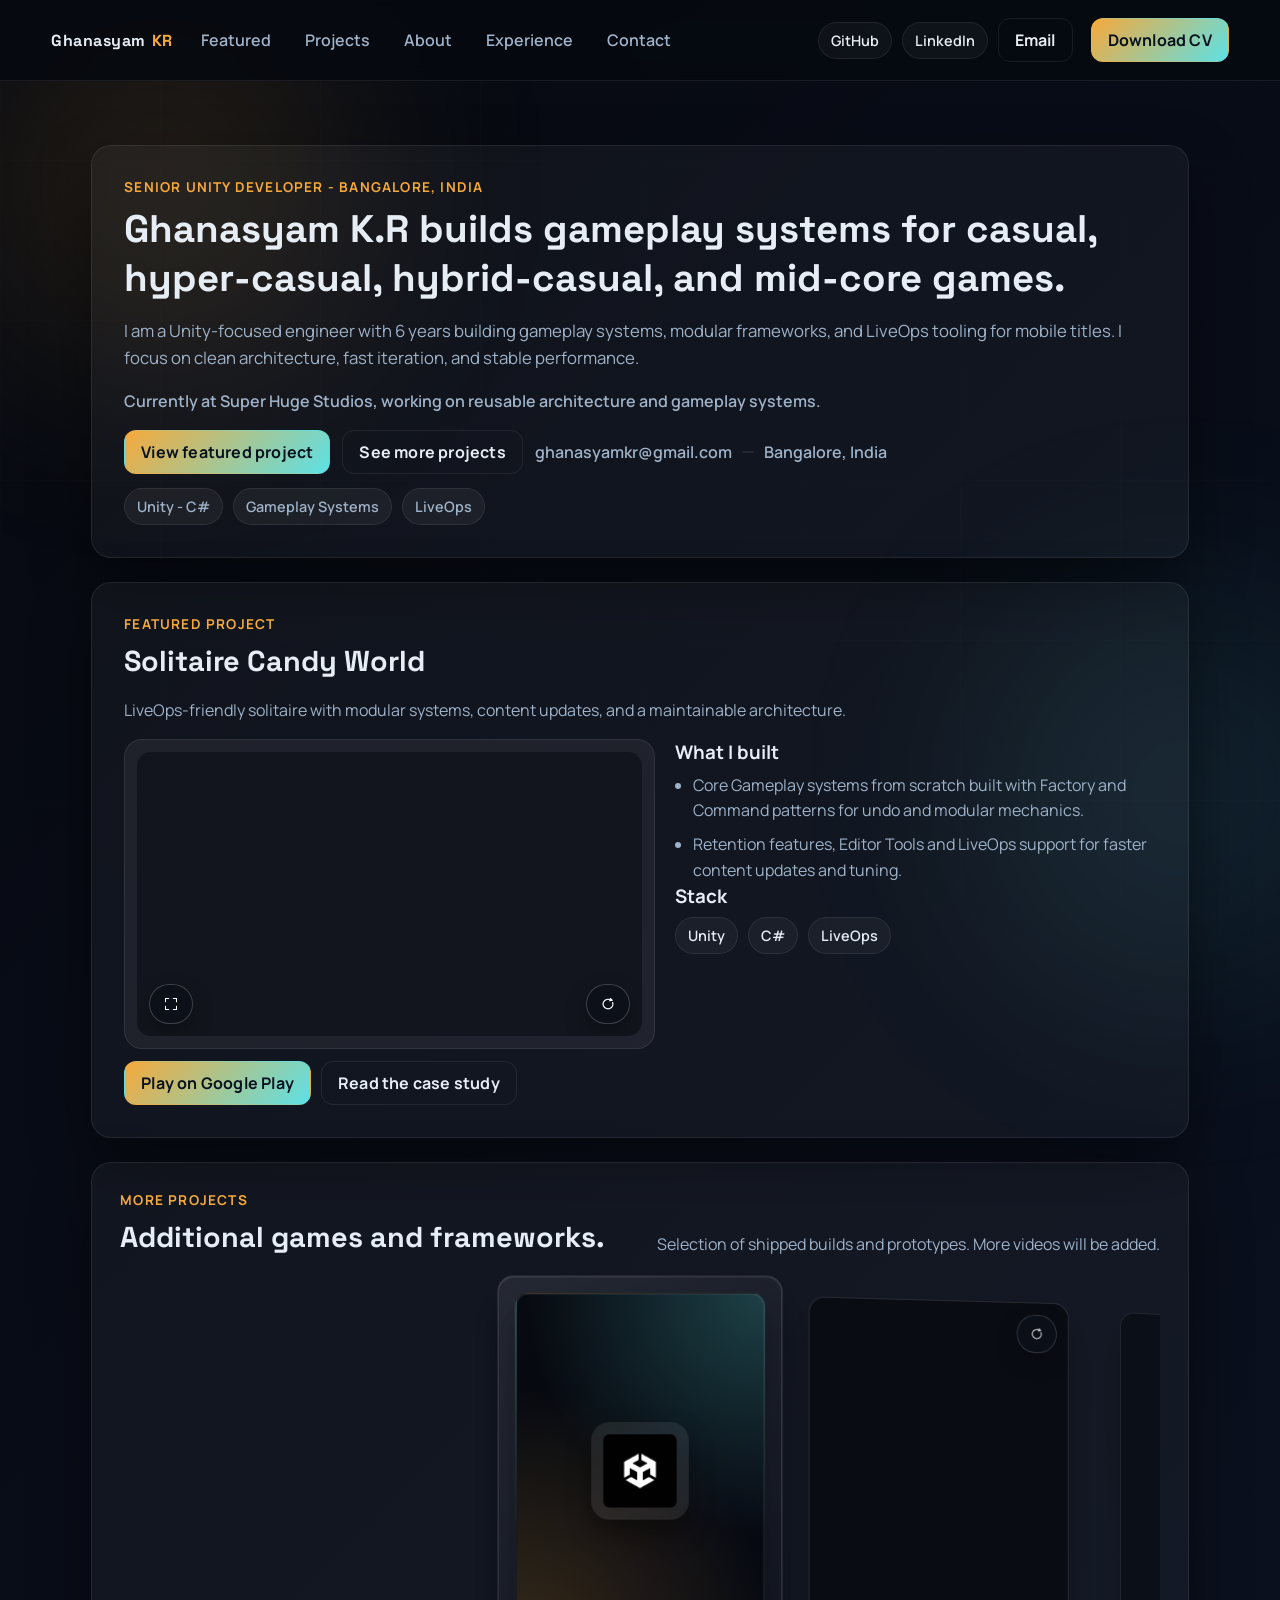
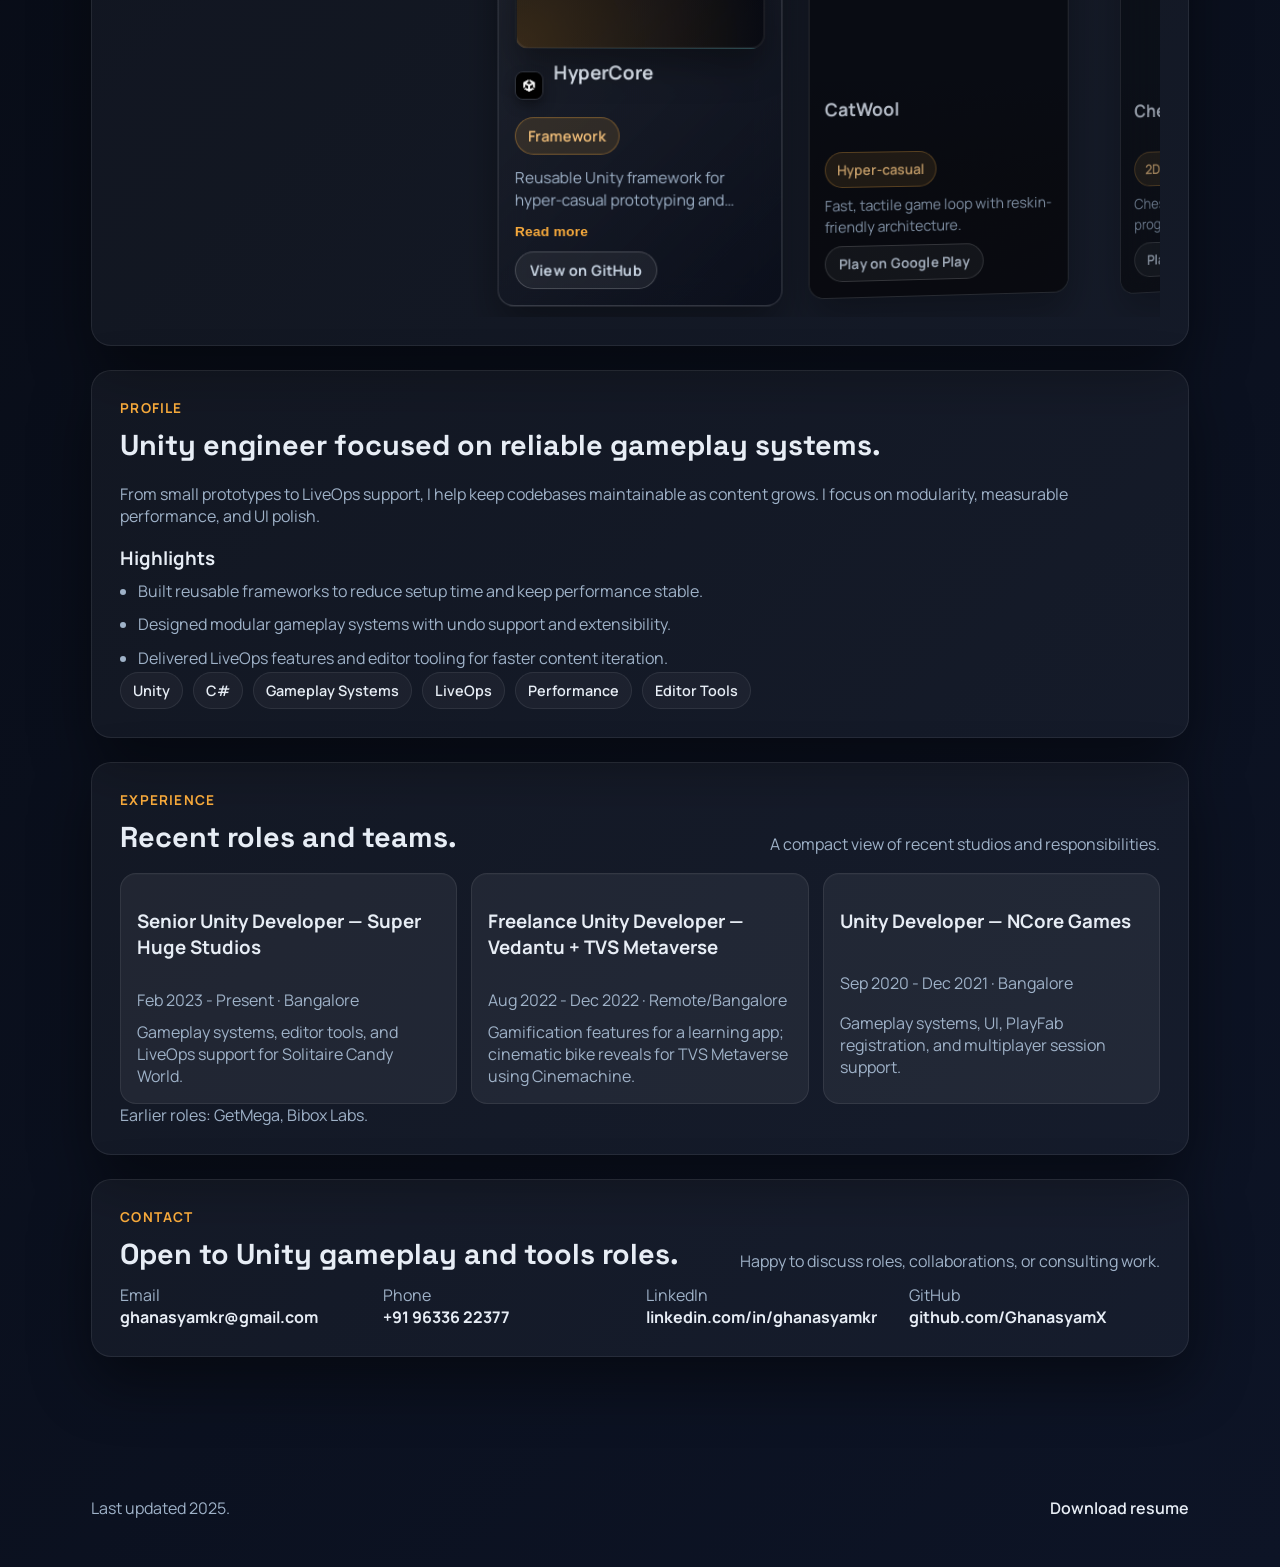
==== commit e486c52c: "update resume" ====
--- a/index.html
+++ b/index.html
@@ -8,6 +8,63 @@
   <link rel="preconnect" href="https://fonts.gstatic.com" crossorigin />
   <link href="https://fonts.googleapis.com/css2?family=Space+Grotesk:wght@400;500;600;700&family=Manrope:wght@400;500;600;700&display=swap" rel="stylesheet" />
   <link rel="stylesheet" href="styles.css" />
+  <script type="text/javascript">
+    (function(e, t) {
+      var r = e.amplitude || { _q: [], _iq: {} };
+      var n = t.createElement("script");
+      n.type = "text/javascript";
+      n.async = true;
+      n.src = "https://cdn.amplitude.com/libs/amplitude-8.5.0-min.gz.js";
+      n.onload = function() {
+        if (!e.amplitude.runQueuedFunctions) {
+          console.log("[Amplitude] Error: could not load SDK");
+        }
+      };
+      var s = t.getElementsByTagName("script")[0];
+      s.parentNode.insertBefore(n, s);
+
+      function i(e, t) {
+        e.prototype[t] = function() {
+          this._q.push([t].concat(Array.prototype.slice.call(arguments, 0)));
+          return this;
+        };
+      }
+      var o = function() { this._q = []; return this; };
+      var a = ["add", "append", "clearAll", "prepend", "set", "setOnce", "unset"];
+      for (var c = 0; c < a.length; c++) { i(o, a[c]); }
+      r.Identify = o;
+      var u = function() { this._q = []; return this; };
+      var l = ["setProductId", "setQuantity", "setPrice", "setRevenueType", "setEventProperties"];
+      for (var p = 0; p < l.length; p++) { i(u, l[p]); }
+      r.Revenue = u;
+
+      var d = ["init", "logEvent", "logRevenue", "setUserId", "setUserProperties", "setOptOut", "setVersionName", "setDomain", "setDeviceId", "enableTracking", "setGlobalUserProperties", "identify", "clearUserProperties", "setGroup", "logRevenueV2", "regenerateDeviceId", "groupIdentify", "onInit", "logEventWithTimestamp", "logEventWithGroups", "setSessionId", "resetSessionId", "getDeviceId", "getSessionId", "getUserId", "setMinTimeBetweenSessionsMillis", "setEventProperties", "setGroupPropertiesForEvent"];
+      function v(e) {
+        function t(t) {
+          e[t] = function() {
+            e._q.push([t].concat(Array.prototype.slice.call(arguments, 0)));
+          };
+        }
+        for (var r = 0; r < d.length; r++) { t(d[r]); }
+      }
+      v(r);
+      r.getInstance = function(e) {
+        e = (!e || e.length === 0 ? "$default_instance" : e).toLowerCase();
+        if (!Object.prototype.hasOwnProperty.call(r._iq, e)) {
+          r._iq[e] = { _q: [] };
+          v(r._iq[e]);
+        }
+        return r._iq[e];
+      };
+      e.amplitude = r;
+    })(window, document);
+
+    amplitude.getInstance().init("8d3553aac8987f313caad4db37f39a3b");
+    amplitude.getInstance().logEvent("Page View", {
+      page_path: window.location.pathname,
+      page_title: document.title
+    });
+  </script>
 </head>
 <body>
   <div class="bg">
@@ -32,7 +89,7 @@
         <a class="btn ghost" href="mailto:ghanasyamkr@gmail.com">Email</a>
       </div>
     </div>
-    <a class="btn accent topbar-cta" href="assets/GameDeveloper_Ghanasyam.pdf" download>Download CV</a>
+    <a class="btn accent topbar-cta" href="assets/UnityDeveloper_Ghanasyam.pdf" download>Download CV</a>
     <button class="menu-toggle" type="button" aria-expanded="false" aria-controls="topbar-menu">
       <span class="menu-toggle__bar"></span>
       <span class="menu-toggle__bar"></span>
@@ -325,7 +382,7 @@
 
   <footer class="footer">
     <p>Last updated 2025.</p>
-    <a href="assets/GameDeveloper_Ghanasyam.pdf" download>Download resume</a>
+    <a href="assets/UnityDeveloper_Ghanasyam.pdf" download>Download resume</a>
   </footer>
 
   <script src="script.js"></script>
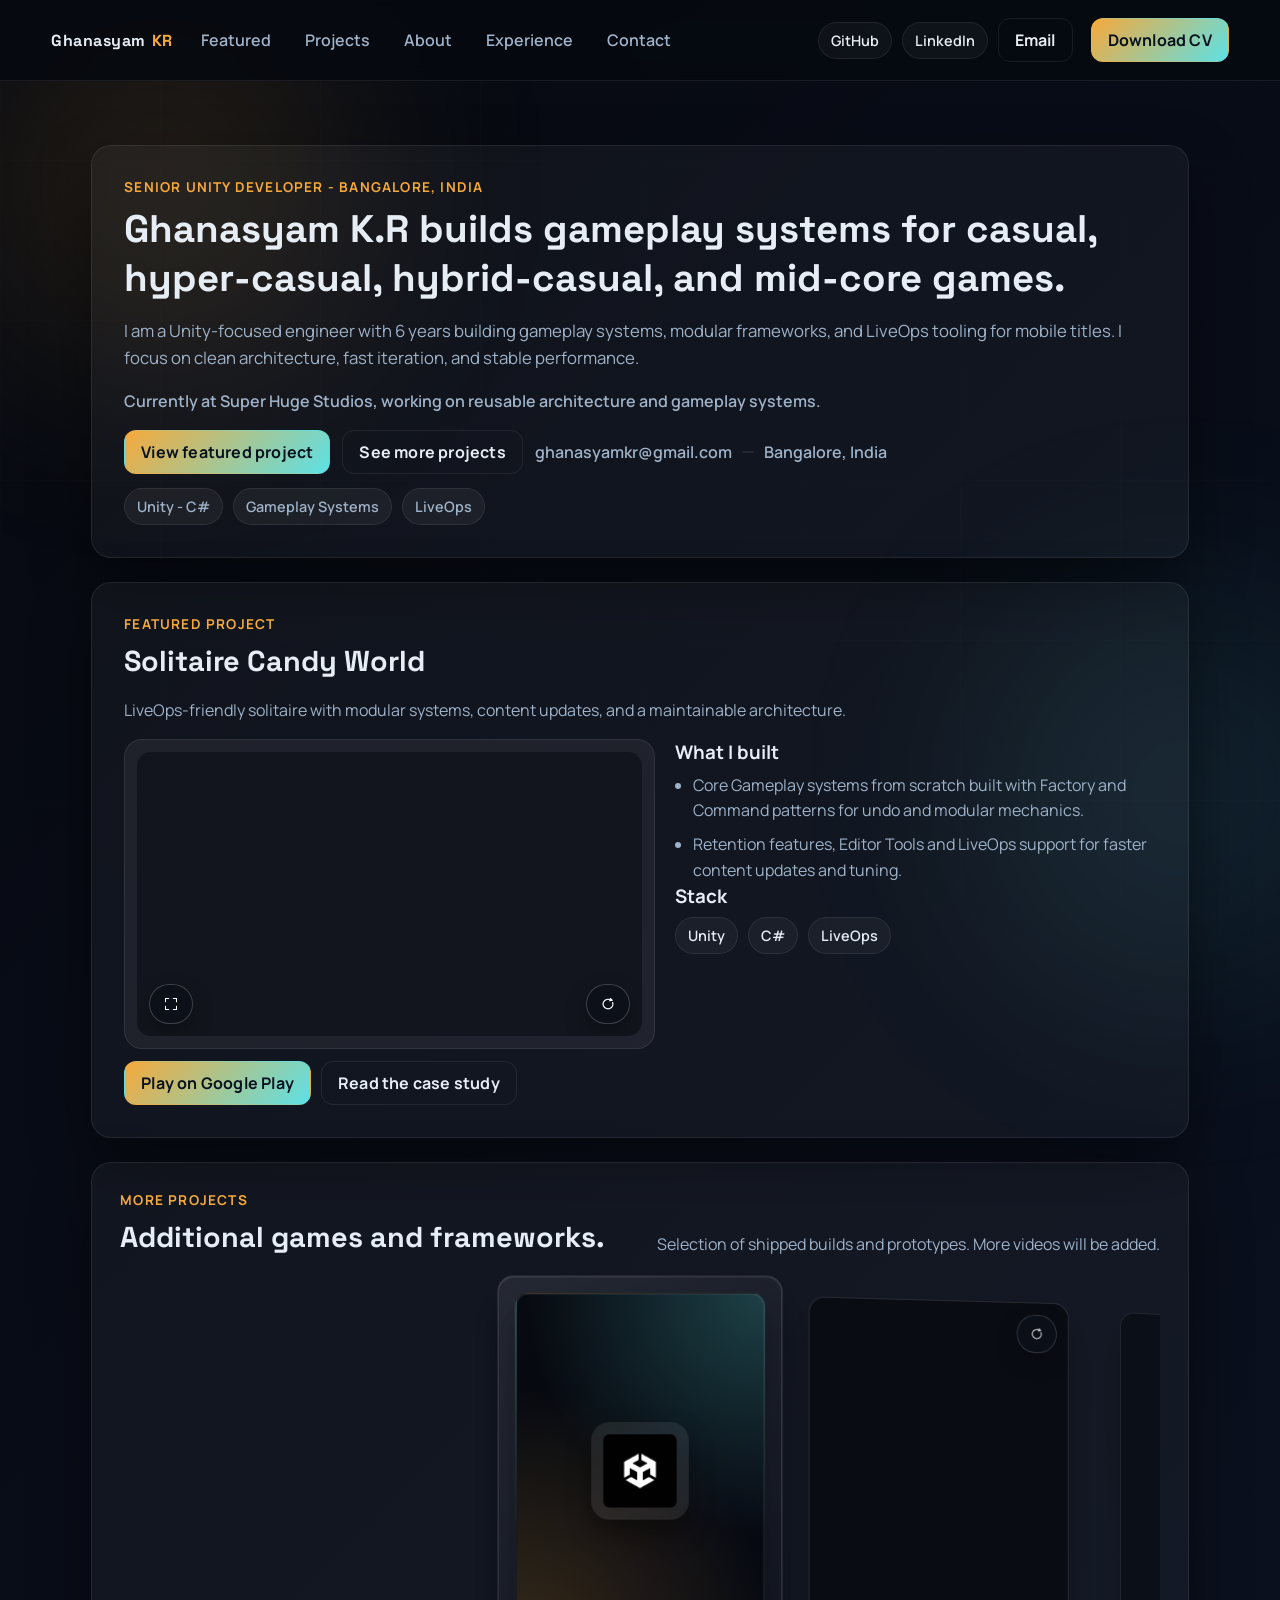
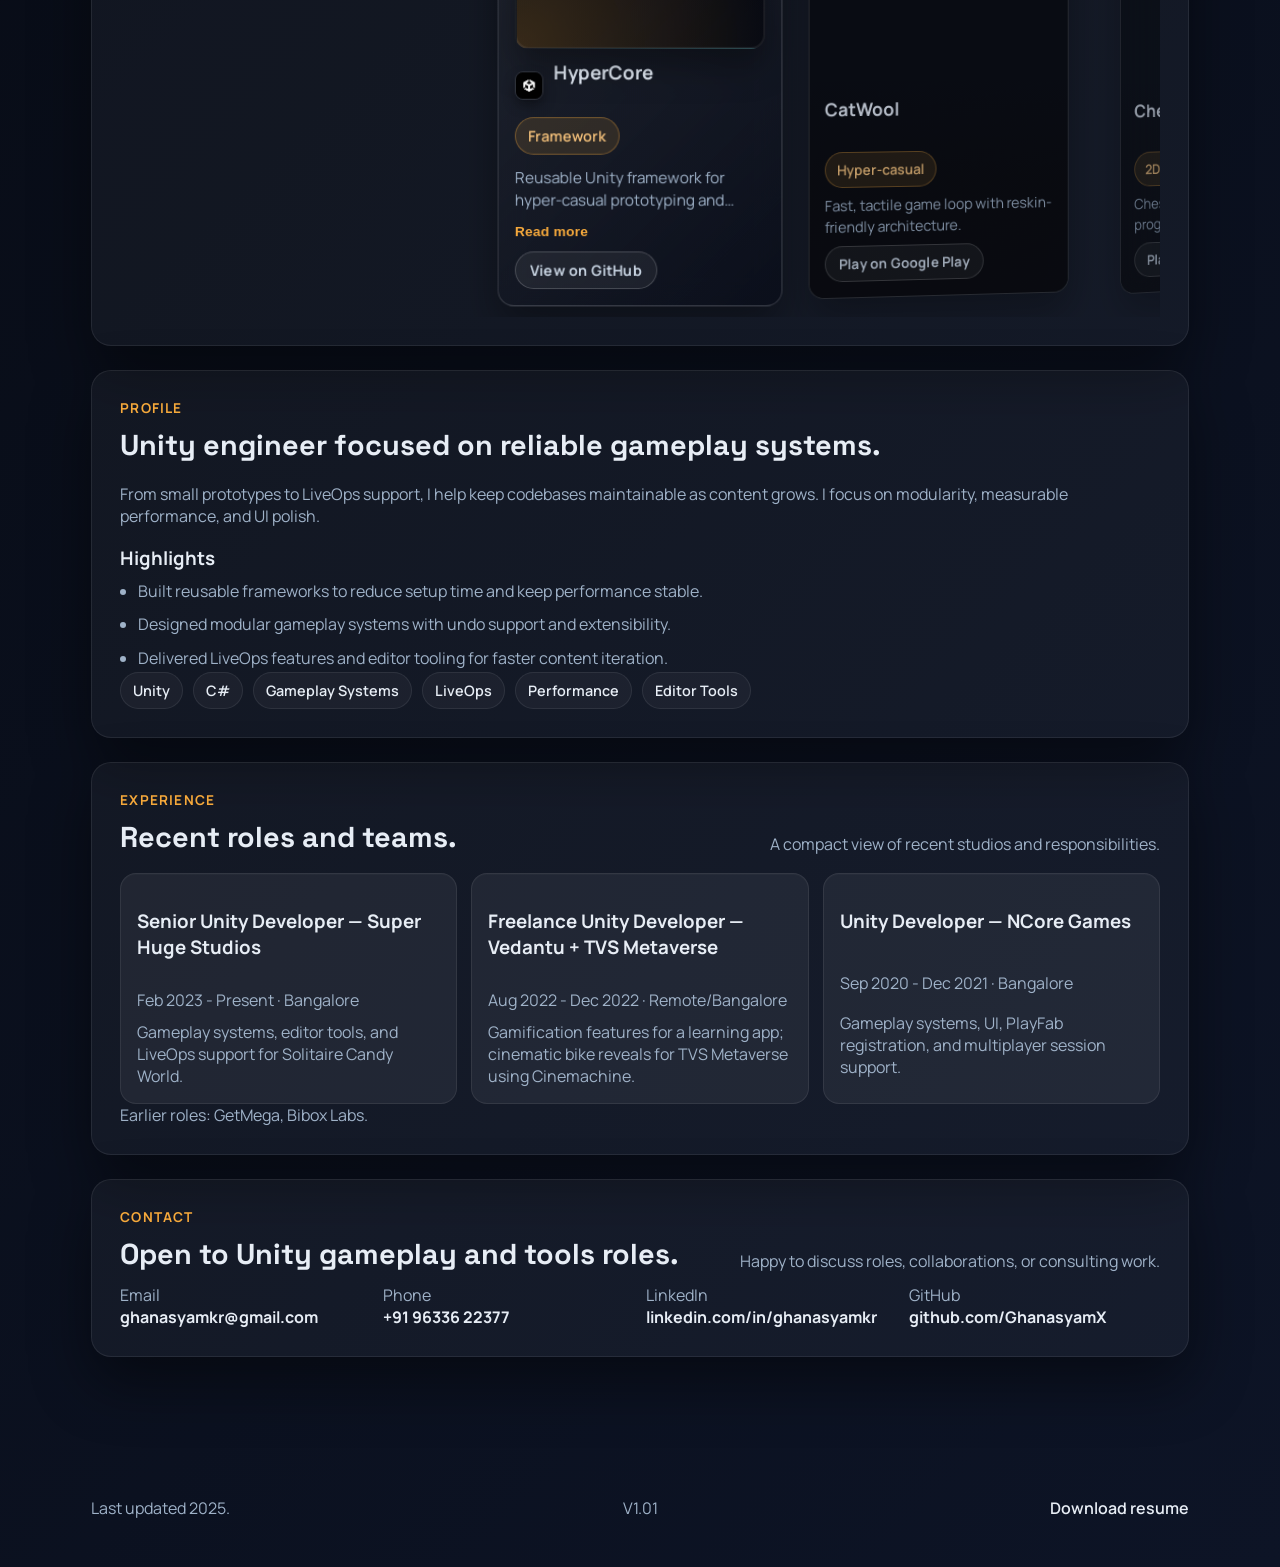
==== commit 077d49f3: "Add versioning" ====
--- a/index.html
+++ b/index.html
@@ -382,6 +382,7 @@
 
   <footer class="footer">
     <p>Last updated 2025.</p>
+    <p>V1.01</p>
     <a href="assets/UnityDeveloper_Ghanasyam.pdf" download>Download resume</a>
   </footer>
 
